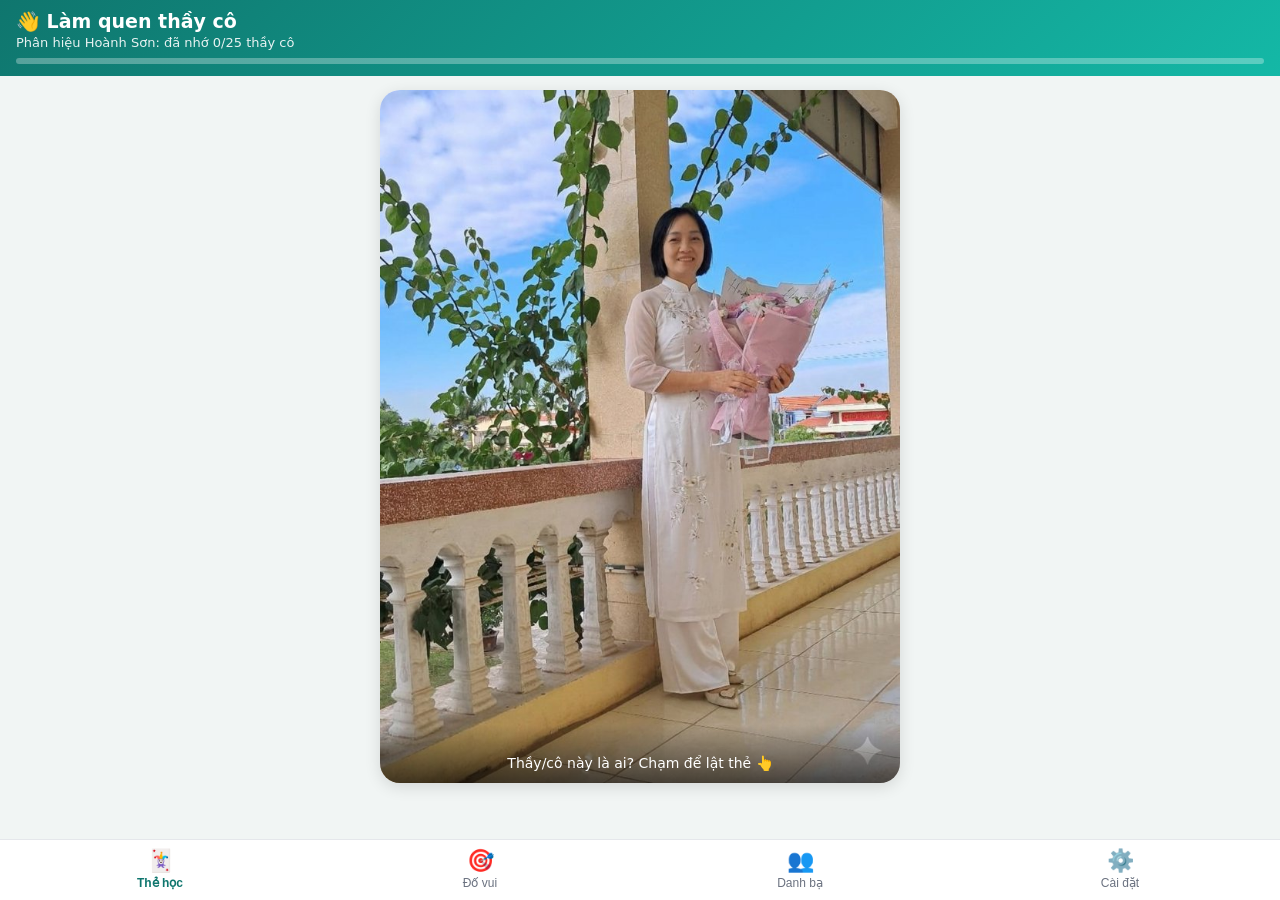
==== lamquen/index.html @ 927bb557 "Lam quen: them 5 ten gay nhieu cho tro Thi dau 5 o" ====
<!DOCTYPE html>
<html lang="vi">
<head>
<meta charset="utf-8">
<meta name="viewport" content="width=device-width, initial-scale=1, viewport-fit=cover">
<meta name="theme-color" content="#0f766e">
<meta name="apple-mobile-web-app-capable" content="yes">
<title>Làm quen thầy cô</title>
<style>
  :root{--c:#0f766e;--c2:#14b8a6;--bg:#f1f5f4;--card:#fff;--tx:#1f2937;--mu:#6b7280;--ok:#16a34a;--no:#dc2626;--r:16px}
  *{box-sizing:border-box;-webkit-tap-highlight-color:transparent}
  html,body{margin:0;height:100%}
  body{font-family:system-ui,-apple-system,"Segoe UI",Roboto,Arial,sans-serif;background:var(--bg);color:var(--tx);display:flex;flex-direction:column}
  header{background:linear-gradient(135deg,var(--c),var(--c2));color:#fff;padding:calc(10px + env(safe-area-inset-top)) 16px 12px}
  header h1{margin:0;font-size:19px}
  header .sub{font-size:13px;opacity:.9;margin-top:2px}
  .bar{height:6px;background:rgba(255,255,255,.3);border-radius:9px;margin-top:8px;overflow:hidden}
  .bar i{display:block;height:100%;background:#fff;width:0;transition:width .4s}
  main{flex:1;overflow-y:auto;padding:14px 14px 90px}
  .view{display:none;max-width:520px;margin:0 auto}
  .view.on{display:block}
  nav{position:fixed;left:0;right:0;bottom:0;display:flex;background:#fff;border-top:1px solid #e5e7eb;padding-bottom:env(safe-area-inset-bottom);z-index:5}
  nav button{flex:1;border:0;background:none;padding:8px 0 10px;font-size:12px;color:var(--mu);display:flex;flex-direction:column;align-items:center;gap:2px}
  nav button b{font-size:22px;font-weight:400}
  nav button.on{color:var(--c);font-weight:600}
  .btn{border:0;border-radius:12px;padding:13px 16px;font-size:16px;font-weight:600;background:var(--c);color:#fff;width:100%}
  .btn.gray{background:#e5e7eb;color:var(--tx)}
  .btn.red{background:#fee2e2;color:var(--no)}
  .row{display:flex;gap:10px}
  .row>*{flex:1}
  .panel{background:var(--card);border-radius:var(--r);padding:14px;margin-bottom:12px;box-shadow:0 1px 3px rgba(0,0,0,.06)}
  .panel h3{margin:0 0 8px;font-size:16px}
  .muted{color:var(--mu);font-size:13px}
  .empty{text-align:center;padding:40px 10px;color:var(--mu)}
  .seg{display:flex;background:#e5e7eb;border-radius:12px;padding:3px;margin-bottom:12px}
  .seg button{flex:1;border:0;background:none;padding:9px 4px;border-radius:10px;font-size:14px;color:var(--mu)}
  .seg button.on{background:#fff;color:var(--c);font-weight:600;box-shadow:0 1px 2px rgba(0,0,0,.1)}
  /* Thẻ lật */
  .flip{perspective:1200px;margin-bottom:14px}
  .flip .in{position:relative;width:100%;aspect-ratio:3/4;transition:transform .5s;transform-style:preserve-3d}
  .flip.show .in{transform:rotateY(180deg)}
  .face{position:absolute;inset:0;backface-visibility:hidden;-webkit-backface-visibility:hidden;border-radius:20px;overflow:hidden;background:#fff;box-shadow:0 4px 16px rgba(0,0,0,.12)}
  .face img{width:100%;height:100%;object-fit:cover;display:block}
  .face .hint{position:absolute;bottom:0;left:0;right:0;padding:30px 12px 12px;background:linear-gradient(transparent,rgba(0,0,0,.6));color:#fff;text-align:center;font-size:14px}
  .back{transform:rotateY(180deg);display:flex;flex-direction:column}
  .back img{height:62%;flex:none}
  .back .info{flex:1;display:flex;flex-direction:column;justify-content:center;align-items:center;padding:10px;text-align:center}
  .back .ten{font-size:24px;font-weight:700;color:var(--c)}
  .tag{display:inline-block;background:#ccfbf1;color:var(--c);border-radius:99px;padding:3px 10px;font-size:13px;margin:6px 3px 0}
  /* Đố */
  .qimg{width:100%;aspect-ratio:1;object-fit:cover;border-radius:20px;display:block;background:#fff;box-shadow:0 4px 16px rgba(0,0,0,.12);margin-bottom:12px}
  .qname{background:#fff;border-radius:20px;padding:22px 12px;text-align:center;font-size:24px;font-weight:700;color:var(--c);margin-bottom:12px;box-shadow:0 4px 16px rgba(0,0,0,.08)}
  .opts{display:grid;gap:10px}
  .opt{border:2px solid #e5e7eb;background:#fff;border-radius:14px;padding:14px;font-size:17px;text-align:left;color:var(--tx)}
  .opts.pics{grid-template-columns:1fr 1fr}
  .opt.pic{padding:0;overflow:hidden;aspect-ratio:1}
  .opt.pic img{width:100%;height:100%;object-fit:cover;display:block}
  .opt.ok{border-color:var(--ok);background:#dcfce7}
  .opt.no{border-color:var(--no);background:#fee2e2}
  .opt.pic.ok{box-shadow:0 0 0 4px var(--ok)} .opt.pic.no{box-shadow:0 0 0 4px var(--no);opacity:.6}
  .score{display:flex;justify-content:space-between;font-size:14px;color:var(--mu);margin-bottom:10px}
  .score b{color:var(--tx)}
  .fb{min-height:26px;text-align:center;font-weight:600;margin:10px 0}
  /* Danh bạ */
  input[type=search],input[type=text],select{width:100%;padding:12px 14px;border:1px solid #d1d5db;border-radius:12px;font-size:16px;background:#fff}
  .grid{display:grid;grid-template-columns:repeat(3,1fr);gap:10px;margin-top:12px}
  .pc{background:#fff;border-radius:14px;overflow:hidden;box-shadow:0 1px 3px rgba(0,0,0,.08);border:0;padding:0;text-align:left}
  .pc img{width:100%;aspect-ratio:1;object-fit:cover;display:block}
  .pc div{padding:6px 7px;font-size:12.5px;line-height:1.3}
  .pc small{color:var(--mu)}
  .pc .dot{float:right;font-size:11px}
  .modal{position:fixed;inset:0;background:rgba(0,0,0,.75);display:none;align-items:center;justify-content:center;z-index:9;padding:20px}
  .modal.on{display:flex}
  .modal .box{background:#fff;border-radius:20px;overflow:hidden;max-width:420px;width:100%}
  .modal img{width:100%;max-height:65vh;object-fit:cover;display:block}
  .modal .info{padding:14px;text-align:center}
  label.f{display:block;font-size:14px;font-weight:600;margin:10px 0 6px}
  .stat{display:grid;grid-template-columns:repeat(3,1fr);gap:8px;text-align:center}
  .stat div{background:#f0fdfa;border-radius:12px;padding:10px 4px}
  .stat b{display:block;font-size:22px;color:var(--c)}
  .stat span{font-size:12px;color:var(--mu)}
  .face img,.qimg,.opt.pic img,.pc img,.modal img{object-position:50% 22%}
  /* Mini game */
  .gstart,.gend{text-align:center}
  .gicon{font-size:68px;display:inline-block;animation:bob 1.6s ease-in-out infinite}
  @keyframes bob{50%{transform:translateY(-8px) rotate(-8deg)}}
  .gstart h2,.gend h2{margin:6px 0;font-size:25px;color:var(--c)}
  .rules{display:flex;gap:8px;justify-content:center;margin:16px 0 10px}
  .rules div{flex:1;background:#fff;border-radius:14px;padding:10px 4px;font-size:13px;box-shadow:0 1px 3px rgba(0,0,0,.08)}
  .rules b{display:block;font-size:22px;color:var(--c)}
  .best{margin:12px 0 0;font-size:16px}
  .btn.big{font-size:21px;padding:17px;margin-top:18px;background:linear-gradient(135deg,#f59e0b,#ef4444);box-shadow:0 6px 0 #b91c1c;animation:pulse 1.4s infinite}
  .btn.big:active{transform:translateY(4px);box-shadow:0 2px 0 #b91c1c;animation:none}
  @keyframes pulse{50%{transform:scale(1.04)}}
  .sound{border:0;background:none;color:var(--mu);margin-top:16px;font-size:14px}
  .count{font-size:120px;font-weight:900;color:var(--c);text-align:center;padding-top:90px;animation:zoom .65s ease-out}
  @keyframes zoom{from{transform:scale(2.4);opacity:0}to{transform:scale(1);opacity:1}}
  .ghead{display:flex;justify-content:space-between;align-items:center;font-size:15px;margin-bottom:6px}
  .gscore{font-size:26px;font-weight:900;color:var(--c);display:inline-block}
  .gscore.pop{animation:pop .45s}
  @keyframes pop{50%{transform:scale(1.5);color:#f59e0b}}
  .combo{color:#ea580c;font-weight:900;min-width:60px;text-align:right;font-size:17px}
  .dots{display:flex;gap:5px;margin-bottom:8px}
  .dots i{flex:1;height:8px;border-radius:9px;background:#d1d5db;transition:background .3s}
  .dots i.cur{background:#93c5fd}.dots i.ok{background:var(--ok)}.dots i.no{background:var(--no)}
  .timer{position:relative;height:12px;background:#e5e7eb;border-radius:9px;overflow:hidden;margin-bottom:10px}
  .timer i{display:block;height:100%;width:100%;background:linear-gradient(90deg,#22c55e,#84cc16);transition:width .1s linear}
  .timer i.warn{background:linear-gradient(90deg,#ef4444,#f97316);animation:blink .4s infinite alternate}
  @keyframes blink{to{opacity:.55}}
  .qlabel{text-align:center;font-weight:700;color:var(--mu);margin-bottom:8px;font-size:16px;min-height:22px}
  .qwrap{animation:slidein .35s ease-out}
  @keyframes slidein{from{transform:translateX(50px);opacity:0}}
  .qwrap.shake{animation:shake .4s}
  @keyframes shake{20%,60%{transform:translateX(-10px)}40%,80%{transform:translateX(10px)}}
  .qwrap .qimg{aspect-ratio:auto;height:min(36vh,300px)}
  .qwrap .opt{transition:transform .1s}
  .qwrap .opt:active{transform:scale(.97)}
  .qwrap .opt:disabled{color:var(--tx);opacity:1}
  .qwrap .opt.pic.no:disabled{opacity:.6}
  .float{position:fixed;left:50%;top:38%;transform:translateX(-50%);font-size:40px;font-weight:900;color:var(--ok);pointer-events:none;animation:floatup 1.1s ease-out forwards;z-index:8;text-shadow:0 2px 8px rgba(0,0,0,.25);white-space:nowrap}
  .float small{display:block;font-size:20px;color:#ea580c;text-align:center}
  @keyframes floatup{from{transform:translate(-50%,10px) scale(.6)}30%{transform:translate(-50%,0) scale(1.15)}to{transform:translate(-50%,-90px);opacity:0}}
  .stars span{font-size:56px;color:#d1d5db;display:inline-block;margin:0 2px}
  .stars span.on{color:#f59e0b;animation:starin .55s backwards;text-shadow:0 2px 8px rgba(245,158,11,.5)}
  @keyframes starin{from{transform:scale(0) rotate(-200deg)}}
  .big-score{font-size:60px;font-weight:900;color:var(--c);line-height:1;margin-top:6px}
  .rec{display:inline-block;margin-top:10px;background:#fef3c7;color:#b45309;padding:6px 16px;border-radius:99px;font-weight:800;animation:pulse 1s infinite}
  .wlist{display:grid;grid-template-columns:repeat(3,1fr);gap:8px}
  .wlist div{text-align:center;font-size:12.5px}
  .wlist img{width:100%;aspect-ratio:1;object-fit:cover;object-position:50% 22%;border-radius:10px;display:block;margin-bottom:3px}
  #confetti{position:fixed;inset:0;pointer-events:none;z-index:20}
  /* Chọn trò chơi */
  .hub{display:grid;gap:12px;margin-top:14px}
  .gcard{background:#fff;border-radius:18px;padding:16px;box-shadow:0 2px 8px rgba(0,0,0,.08);display:flex;gap:14px;align-items:center;text-align:left;border:0;width:100%;color:var(--tx);transition:transform .1s}
  .gcard:active{transform:scale(.97)}
  .gcard .ic{font-size:46px;flex:none}
  .gcard h3{margin:0 0 4px;font-size:18px;color:var(--c)}
  .gcard p{margin:0;font-size:13px;color:var(--mu);line-height:1.4}
  .gcard .rc{display:block;margin-top:4px;font-size:12.5px;color:#b45309}
  .gcard .go{margin-left:auto;font-size:28px;color:#f59e0b;flex:none}
  .mini{border:0;background:#e5e7eb;border-radius:99px;padding:6px 12px;font-size:13px;color:var(--tx)}
  /* Ghép thẻ */
  .mgrid{display:grid;grid-template-columns:repeat(4,1fr);gap:7px;perspective:1000px;max-width:min(100%,calc((100vh - 275px) * .6 + 21px));margin:0 auto}
  .mc{aspect-ratio:3/4;cursor:pointer;transition:opacity .45s,transform .45s}
  .mc .in{position:relative;width:100%;height:100%;transition:transform .4s;transform-style:preserve-3d}
  .mc.up .in,.mc.match .in,.mc.bad .in,.mc.gone .in{transform:rotateY(180deg)}
  .mback,.mfront{position:absolute;inset:0;border-radius:10px;backface-visibility:hidden;-webkit-backface-visibility:hidden;overflow:hidden;display:flex;align-items:center;justify-content:center}
  .mback{background:linear-gradient(135deg,var(--c),var(--c2));color:rgba(255,255,255,.9);font-size:28px;font-weight:900;border:3px solid #fff;box-shadow:0 2px 5px rgba(0,0,0,.18)}
  .mfront{transform:rotateY(180deg);background:#fff;border:3px solid #e5e7eb}
  .mfront img{width:100%;height:100%;object-fit:cover;object-position:50% 22%}
  .mfront.ten{background:#fffbeb;border-color:#fcd34d;padding:4px;text-align:center;font-size:12.5px;font-weight:700;line-height:1.25;color:#92400e}
  .mc.match .mfront{border-color:var(--ok);box-shadow:inset 0 0 0 2px var(--ok)}
  .mc.bad .mfront{border-color:var(--no)}
  .mc.bad{animation:shake .4s}
  .mc.gone{opacity:0;transform:scale(.3) rotate(20deg);pointer-events:none}
  /* Thi đấu nhiều máy (5 ô) */
  #live{display:none;position:fixed;inset:0;z-index:30;background:linear-gradient(160deg,#0f766e,#134e4a);color:#fff;overflow-y:auto}
  body.live #live{display:block}
  .lv{max-width:1280px;margin:0 auto;padding:16px 20px 30px}
  .lvtop{display:flex;align-items:center;gap:12px;flex-wrap:wrap}
  .lvtop h2{margin:0;font-size:22px;flex:1;min-width:180px}
  .code{background:#fff;color:var(--c);border-radius:12px;padding:4px 14px;font-weight:900;font-size:26px;letter-spacing:4px}
  .lvbtn{border:0;border-radius:14px;padding:13px 22px;font-size:18px;font-weight:800;background:#f59e0b;color:#fff;box-shadow:0 5px 0 #b45309;cursor:pointer}
  .lvbtn:active{transform:translateY(3px);box-shadow:0 2px 0 #b45309}
  .lvbtn:disabled{opacity:.5}
  .lvbtn.gray{background:rgba(255,255,255,.18);box-shadow:none;font-size:15px;padding:9px 14px}
  .lobby{display:grid;grid-template-columns:auto 1fr;gap:30px;align-items:center;margin-top:24px}
  .qr{background:#fff;border-radius:16px;padding:10px;width:300px}
  .qr svg{display:block;width:100%;height:auto}
  .qr.mini{width:96px;padding:5px;border-radius:10px;flex:none}
  .late{display:flex;align-items:center;gap:8px;font-size:13px;opacity:.95}
  .big{font-size:30px;font-weight:900;margin-bottom:6px}
  .link{word-break:break-all;font-size:14px;opacity:.85}
  .warn{background:#fef3c7;color:#92400e;border-radius:12px;padding:10px 12px;margin-top:10px;font-size:14px}
  .chips{display:flex;flex-wrap:wrap;gap:7px;margin-top:12px}
  .chip{background:rgba(255,255,255,.18);border-radius:99px;padding:5px 13px;font-size:16px}
  .chip.ok{background:#16a34a}
  .lvsub{font-size:22px;font-weight:700;margin:16px 0 8px;text-align:center}
  .lvtimer{height:14px;background:rgba(255,255,255,.2);border-radius:9px;overflow:hidden}
  .lvtimer i{display:block;height:100%;width:100%;background:#fbbf24;transition:width 1s linear}
  .boxes{display:grid;grid-template-columns:repeat(5,1fr);gap:16px;margin:18px 0}
  .bx{background:#fff;border-radius:18px;overflow:hidden;color:var(--tx);position:relative;animation:popin .45s backwards;box-shadow:0 6px 18px rgba(0,0,0,.25)}
  @keyframes popin{from{transform:scale(.3);opacity:0}}
  .bx img{width:100%;aspect-ratio:3/4;object-fit:cover;object-position:50% 22%;display:block}
  .bx .no{position:absolute;top:8px;left:8px;background:#f59e0b;color:#fff;font-weight:900;font-size:26px;width:48px;height:48px;border-radius:50%;display:flex;align-items:center;justify-content:center;box-shadow:0 2px 6px rgba(0,0,0,.35)}
  .bx .nm{padding:10px 6px;text-align:center;font-weight:800;font-size:clamp(14px,1.6vw,20px);color:var(--c);min-height:24px}
  .bx .nm.hid{color:#cbd5e1;font-size:26px}
  .bx .pct{display:block;font-size:13px;color:var(--mu);font-weight:600;margin-top:2px}
  .lvrow{display:flex;gap:16px;align-items:center;flex-wrap:wrap;font-size:20px}
  .lvrow .chips{flex:1;margin:0}
  .board{background:rgba(255,255,255,.1);border-radius:18px;padding:10px;margin:14px 0}
  .board .r{display:flex;align-items:center;gap:12px;padding:9px 12px;border-radius:10px;font-size:20px}
  .board .r:nth-child(odd){background:rgba(255,255,255,.07)}
  .board .rk{width:40px;font-weight:900;text-align:center}
  .board .pn{flex:1;font-weight:600}
  .board .pp{color:#86efac;font-size:16px}
  .board .pt{font-weight:900;min-width:70px;text-align:right;color:#fde68a}
  .podium{display:flex;justify-content:center;align-items:flex-end;gap:14px;margin:30px 0 10px}
  .pd{text-align:center;width:min(30%,220px);animation:popin .6s backwards}
  .pd .pm{font-size:54px}
  .pd .pn{font-weight:800;font-size:20px;margin:4px 0}
  .pd .pt{color:#fde68a;font-weight:900;font-size:22px}
  .pd .bar{background:rgba(255,255,255,.2);border-radius:12px 12px 0 0;margin-top:8px}
  .pd.p1 .bar{height:170px;background:#f59e0b}.pd.p2 .bar{height:120px;background:#94a3b8}.pd.p3 .bar{height:85px;background:#b45309}
  .pd.p1{animation-delay:.6s}.pd.p2{animation-delay:.3s}
  @media(max-width:760px){.boxes{grid-template-columns:repeat(3,1fr)}.lobby{grid-template-columns:1fr;justify-items:center;text-align:center}.qr{width:240px}}
  /* Người chơi trên điện thoại */
  .pl{max-width:480px;margin:0 auto;padding:16px 14px 30px}
  .pcard{background:#fff;color:var(--tx);border-radius:18px;padding:16px;margin-bottom:12px;box-shadow:0 4px 14px rgba(0,0,0,.15)}
  .pcard h3{margin:0 0 6px;color:var(--c)}
  .slots{display:grid;gap:8px}
  .slot{display:flex;align-items:center;gap:10px;border:2px dashed #cbd5e1;border-radius:12px;padding:8px 10px;min-height:52px;font-size:16px;background:#f8fafc;color:var(--mu);width:100%;text-align:left}
  .slot b{background:#f59e0b;color:#fff;border-radius:50%;width:32px;height:32px;display:flex;align-items:center;justify-content:center;flex:none;font-size:17px}
  .slot.fill{border-style:solid;border-color:#99f6e4;color:var(--tx);font-weight:700;background:#fff}
  .slot.sel{border-color:var(--c);border-style:solid;box-shadow:0 0 0 3px #99f6e4}
  .slot.ok{border-color:var(--ok);background:#dcfce7}.slot.no{border-color:var(--no);background:#fee2e2}
  .slot small{display:block;font-weight:600;color:var(--ok)}
  .nchips{display:flex;flex-wrap:wrap;gap:8px;margin:12px 0}
  .nchip{border:2px solid var(--c);background:#fff;color:var(--c);border-radius:99px;padding:9px 14px;font-size:15px;font-weight:700}
  .nchip.used{opacity:.3}
  .pbig{font-size:46px;font-weight:900;color:var(--c);text-align:center;line-height:1.1}
  .mmsg{text-align:center;font-weight:700;min-height:24px;margin:2px 0 8px;font-size:15px}
  #toast{position:fixed;left:50%;bottom:90px;transform:translateX(-50%);background:#111827;color:#fff;padding:10px 16px;border-radius:99px;font-size:14px;opacity:0;transition:opacity .3s;pointer-events:none;z-index:10;max-width:90%;text-align:center}
  #toast.on{opacity:1}
</style>
</head>
<body>
<header>
  <h1>👋 Làm quen thầy cô</h1>
  <div class="sub" id="sub">Đang tải…</div>
  <div class="bar"><i id="bar"></i></div>
</header>

<main>
  <!-- THẺ LẬT -->
  <section class="view on" id="v-hoc">
    <div id="hocBox"></div>
  </section>

  <!-- ĐỐ VUI -->
  <section class="view" id="v-do">
    <div id="doBox"></div>
  </section>

  <!-- DANH BẠ -->
  <section class="view" id="v-db">
    <input type="search" id="q" placeholder="🔍 Tìm theo tên, môn dạy…">
    <div class="grid" id="grid"></div>
  </section>

  <!-- CÀI ĐẶT -->
  <section class="view" id="v-cd">
    <div class="panel">
      <h3>📊 Tiến độ của tôi</h3>
      <div class="stat" id="stat"></div>
    </div>
    <div class="panel">
      <h3>🏫 Học nhận mặt phân hiệu</h3>
      <select id="selPH"></select>
    </div>
    <div class="panel">
      <h3>📷 Nhập ảnh thầy cô (dành cho người quản lý)</h3>
      <div class="muted">Đặt tên tệp ảnh theo mẫu <b>Họ tên - Môn dạy.jpg</b>, ví dụ <i>Nguyễn Thị Hoa - Ngữ văn.jpg</i>. Có thể chọn cùng lúc nhiều ảnh.</div>
      <label class="f">Các ảnh này thuộc phân hiệu</label>
      <input type="text" id="impPH" list="dsPH" value="Hoành Sơn">
      <datalist id="dsPH"><option value="Hoành Sơn"><option value="Giao Tiến"></datalist>
      <label class="f">Chọn ảnh</label>
      <input type="file" id="impFile" accept="image/*" multiple>
      <div class="muted" id="impMsg" style="margin-top:8px"></div>
      <div class="row" style="margin-top:10px">
        <button class="btn" id="btnExport">⬇️ Xuất danhsach.js</button>
      </div>
      <div class="muted" style="margin-top:8px">Ảnh nhập ở đây chỉ lưu trên máy này. Bấm <b>Xuất danhsach.js</b> rồi tải tệp đó lên cùng thư mục với trang web để mọi thầy cô đều thấy.</div>
    </div>
    <div class="panel">
      <div class="row">
        <button class="btn gray" id="btnReset">↺ Học lại từ đầu</button>
        <button class="btn red" id="btnClear">🗑 Xoá ảnh đã nhập</button>
      </div>
    </div>
  </section>
</main>

<nav>
  <button data-v="v-hoc" class="on"><b>🃏</b>Thẻ học</button>
  <button data-v="v-do"><b>🎯</b>Đố vui</button>
  <button data-v="v-db"><b>👥</b>Danh bạ</button>
  <button data-v="v-cd"><b>⚙️</b>Cài đặt</button>
</nav>

<div class="modal" id="modal"><div class="box" id="mBox"></div></div>
<div id="toast"></div>
<div id="live"></div>

<script src="danhsach.js"></script>
<script>
"use strict";
const $ = s => document.querySelector(s);
const LS = {
  get(k, d) { try { const v = JSON.parse(localStorage.getItem(k)); return v == null ? d : v; } catch { return d; } },
  set(k, v) { try { localStorage.setItem(k, JSON.stringify(v)); } catch {} }
};
const esc = s => String(s == null ? '' : s).replace(/[&<>"']/g, c => ({'&':'&amp;','<':'&lt;','>':'&gt;','"':'&quot;',"'":'&#39;'}[c]));
const slug = s => String(s).normalize('NFD').replace(/[̀-ͯ]/g, '').replace(/đ/g, 'd').replace(/Đ/g, 'D')
  .toLowerCase().replace(/[^a-z0-9]+/g, '-').replace(/^-|-$/g, '');
const shuffle = a => { for (let i = a.length - 1; i > 0; i--) { const j = Math.random() * (i + 1) | 0; [a[i], a[j]] = [a[j], a[i]]; } return a; };
function toast(t) { const el = $('#toast'); el.textContent = t; el.classList.add('on'); clearTimeout(toast.t); toast.t = setTimeout(() => el.classList.remove('on'), 2200); }

/* ---------- Ảnh đại diện thay thế (khi chưa có ảnh) ---------- */
function avatar(name) {
  const w = String(name).trim().split(/\s+/);
  const ini = ((w.length > 1 ? w[w.length - 2][0] : '') + (w[w.length - 1] || '?')[0]).toUpperCase();
  let h = 0; for (const ch of String(name)) h = (h * 31 + ch.charCodeAt(0)) % 360;
  const svg = `<svg xmlns="http://www.w3.org/2000/svg" viewBox="0 0 300 300"><rect width="300" height="300" fill="hsl(${h},55%,55%)"/>` +
    `<text x="150" y="190" font-family="Arial" font-size="120" font-weight="bold" fill="#fff" text-anchor="middle">${esc(ini)}</text></svg>`;
  return 'data:image/svg+xml;charset=utf-8,' + encodeURIComponent(svg);
}
const img = (p, cls = '') => `<img ${cls ? `class="${cls}"` : ''} src="${esc(p.anh || avatar(p.ten))}" data-name="${esc(p.ten)}" alt="">`;
document.addEventListener('error', e => {
  const t = e.target;
  if (t.tagName === 'IMG' && t.dataset.name && !t.dataset.fb) { t.dataset.fb = 1; t.src = avatar(t.dataset.name); }
}, true);

/* ---------- Lưu ảnh nhập trên máy (IndexedDB) ---------- */
const DB = {
  open() { return new Promise((res, rej) => { const r = indexedDB.open('nhandien-thayco', 1);
    r.onupgradeneeded = () => r.result.createObjectStore('nguoi', { keyPath: 'id' });
    r.onsuccess = () => res(r.result); r.onerror = () => rej(r.error); }); },
  async all() { const db = await this.open(); return new Promise((res, rej) => {
    const q = db.transaction('nguoi').objectStore('nguoi').getAll(); q.onsuccess = () => res(q.result); q.onerror = () => rej(q.error); }); },
  async put(list) { const db = await this.open(); return new Promise((res, rej) => {
    const tx = db.transaction('nguoi', 'readwrite'); const st = tx.objectStore('nguoi'); list.forEach(p => st.put(p));
    tx.oncomplete = res; tx.onerror = () => rej(tx.error); }); },
  async clear() { const db = await this.open(); return new Promise((res, rej) => {
    const tx = db.transaction('nguoi', 'readwrite'); tx.objectStore('nguoi').clear(); tx.oncomplete = res; tx.onerror = () => rej(tx.error); }); }
};

/* ---------- Dữ liệu & tiến độ ---------- */
let people = [];
let settings = LS.get('nd_settings', { ph: 'Hoành Sơn' });
let progress = LS.get('nd_progress', {});          // id -> {box:0..5, ok, sai}
const BOX_MAX = 5, THUOC = 3;                       // hộp >= 3 coi là "đã nhớ"
const WEIGHT = [10, 6, 3, 1.5, 0.7, 0.3];

function norm(p) {
  const ten = String(p.ten || '').trim(), ph = String(p.phanHieu || '').trim();
  return { id: p.id || slug(ph + '-' + ten), ten, phanHieu: ph, mon: String(p.mon || '').trim(), ghiChu: String(p.ghiChu || '').trim(), anh: p.anh || '', local: !!p.local };
}
async function loadPeople() {
  const map = new Map();
  (window.DANH_SACH || []).map(norm).filter(p => p.ten).forEach(p => map.set(p.id, p));
  try { (await DB.all()).map(norm).forEach(p => map.set(p.id, p)); } catch (e) { console.warn('IndexedDB', e); }
  people = [...map.values()].sort((a, b) => a.ten.split(' ').pop().localeCompare(b.ten.split(' ').pop(), 'vi') || a.ten.localeCompare(b.ten, 'vi'));
}
const branches = () => [...new Set(people.map(p => p.phanHieu).filter(Boolean))];
const pool = () => settings.ph === 'Tất cả' ? people : people.filter(p => p.phanHieu === settings.ph);
const box = id => (progress[id] && progress[id].box) || 0;
function mark(p, ok) {
  const r = progress[p.id] || { box: 0, ok: 0, sai: 0 };
  if (ok) { r.box = Math.min(BOX_MAX, r.box + 1); r.ok++; } else { r.box = 0; r.sai++; }
  progress[p.id] = r; LS.set('nd_progress', progress); updateHeader();
}
let lastIds = [];
function pickNext(list) {
  if (!list.length) return null;
  let cand = list.filter(p => !lastIds.includes(p.id));
  if (!cand.length) cand = list;
  const w = cand.map(p => WEIGHT[box(p.id)]);
  let r = Math.random() * w.reduce((a, b) => a + b, 0);
  let pick = cand[cand.length - 1];
  for (let i = 0; i < cand.length; i++) { r -= w[i]; if (r <= 0) { pick = cand[i]; break; } }
  lastIds = [pick.id, ...lastIds].slice(0, Math.min(3, Math.max(0, list.length - 1)));
  return pick;
}
function updateHeader() {
  const L = pool(), n = L.filter(p => box(p.id) >= THUOC).length;
  $('#sub').textContent = L.length ? `Phân hiệu ${settings.ph === 'Tất cả' ? 'tất cả' : settings.ph}: đã nhớ ${n}/${L.length} thầy cô` : 'Chưa có dữ liệu thầy cô';
  $('#bar').style.width = L.length ? (n / L.length * 100) + '%' : '0';
}

/* ---------- Điều hướng ---------- */
document.querySelectorAll('nav button').forEach(b => b.onclick = () => show(b.dataset.v));
function show(v) {
  document.querySelectorAll('nav button').forEach(b => b.classList.toggle('on', b.dataset.v === v));
  document.querySelectorAll('.view').forEach(s => s.classList.toggle('on', s.id === v));
  ({ 'v-hoc': renderHoc, 'v-do': renderDo, 'v-db': renderDB, 'v-cd': renderCD })[v]();
  $('main').scrollTop = 0;
}
const emptyMsg = () => `<div class="empty">Chưa có thầy cô nào ở phân hiệu này.<br>Vào <b>⚙️ Cài đặt</b> để chọn phân hiệu khác hoặc nhập ảnh.</div>`;

/* ---------- Thẻ học ---------- */
let curHoc = null;
function renderHoc(next) {
  const L = pool();
  if (!L.length) { $('#hocBox').innerHTML = emptyMsg(); return; }
  if (next || !curHoc || !L.includes(curHoc)) curHoc = pickNext(L);
  const p = curHoc;
  $('#hocBox').innerHTML = `
    <div class="flip" id="flip"><div class="in">
      <div class="face">${img(p)}<div class="hint">Thầy/cô này là ai? Chạm để lật thẻ 👆</div></div>
      <div class="face back">${img(p)}<div class="info"><div class="ten">${esc(p.ten)}</div>
        <div>${p.mon ? `<span class="tag">📘 ${esc(p.mon)}</span>` : ''}<span class="tag">🏫 ${esc(p.phanHieu)}</span></div>
        ${p.ghiChu ? `<div class="muted" style="margin-top:6px">${esc(p.ghiChu)}</div>` : ''}</div></div>
    </div></div>
    <div class="row" id="hocBtns" style="visibility:hidden">
      <button class="btn gray" id="bNo">😕 Chưa nhớ</button>
      <button class="btn" id="bOk">😊 Đã nhớ</button>
    </div>`;
  $('#flip').onclick = () => { $('#flip').classList.toggle('show'); $('#hocBtns').style.visibility = 'visible'; };
  $('#bNo').onclick = () => { mark(p, false); renderHoc(true); };
  $('#bOk').onclick = () => { mark(p, true); renderHoc(true); };
}

/* ---------- Đố vui: mini game 10 câu ---------- */
const GAME_N = 10, GAME_T = 15;                     // số câu, số giây mỗi câu
let game = null, sound = LS.get('nd_sound', true), actx = null;
const bestKey = () => 'nd_best_' + slug(settings.ph);

function beep(kind) {
  if (!sound) return;
  try {
    actx = actx || new (window.AudioContext || window.webkitAudioContext)();
    if (actx.state === 'suspended') actx.resume();
    const seq = { ok: [[660, .08], [880, .08], [1320, .16]], no: [[320, .16], [200, .3]], tick: [[1100, .05]],
      go: [[523, .1], [784, .22]], win: [[523, .13], [659, .13], [784, .13], [1047, .35]] }[kind];
    let t = actx.currentTime;
    seq.forEach(([f, d]) => {
      const o = actx.createOscillator(), g = actx.createGain();
      o.type = kind === 'no' ? 'sawtooth' : 'triangle'; o.frequency.value = f;
      g.gain.setValueAtTime(.2, t); g.gain.exponentialRampToValueAtTime(.001, t + d);
      o.connect(g); g.connect(actx.destination); o.start(t); o.stop(t + d); t += d * .9;
    });
  } catch {}
}
function weightedPick(cand) {
  const w = cand.map(p => WEIGHT[box(p.id)]);
  let r = Math.random() * w.reduce((a, b) => a + b, 0);
  for (let i = 0; i < cand.length; i++) { r -= w[i]; if (r <= 0) return cand[i]; }
  return cand[cand.length - 1];
}
function buildGame() {
  const L = pool(), used = new Set(), qs = [];
  const types = shuffle([...Array(GAME_N)].map((_, k) => k % 2 ? 'ten' : 'anh'));   // nửa nhìn ảnh, nửa tìm ảnh
  for (let k = 0; k < GAME_N; k++) {
    let cand = L.filter(p => !used.has(p.id)); if (!cand.length) { used.clear(); cand = L; }
    const p = weightedPick(cand); used.add(p.id);
    qs.push({ p, type: types[k], opts: shuffle([p, ...shuffle(L.filter(x => x.id !== p.id)).slice(0, 3)]) });
  }
  return { qs, i: 0, score: 0, streak: 0, best: 0, correct: 0, res: [], phase: 'start', tLeft: GAME_T, answered: false };
}
function renderDo() {
  const L = pool();
  if (L.length < 4) { $('#doBox').innerHTML = L.length ? '<div class="empty">Cần ít nhất 4 thầy cô để chơi.</div>' : emptyMsg(); return; }
  if (match) { if (match.done) drawMatchEnd(false); else drawMatch(); return; }
  if (!game) drawHub();
  else if (game.phase === 'start') drawStart();
  else if (game.phase === 'play') drawQ();
  else if (game.phase === 'end') drawEnd(false);
}
function drawHub() {
  game = null; match = null;
  const bq = LS.get(bestKey(), 0), bm = LS.get(matchKey(), null);
  $('#doBox').innerHTML = `<div class="gstart"><div class="gicon">🎮</div><h2>Chọn trò chơi</h2>
    <div class="muted">Thầy cô phân hiệu <b>${esc(settings.ph)}</b></div></div>
    <div class="hub">
      <button class="gcard" id="hQuiz"><span class="ic">🎯</span><span><h3>Thử thách nhận mặt</h3>
        <p>10 câu hỏi, 15 giây mỗi câu. Trả lời nhanh để ăn điểm, đúng liên tiếp để nhân combo.</p>
        ${bq ? `<span class="rc">🏆 Kỷ lục: ${bq} điểm</span>` : ''}</span><span class="go">▶</span></button>
      <button class="gcard" id="hMatch"><span class="ic">🃏</span><span><h3>Ghép thẻ</h3>
        <p>20 lá bài úp: 10 lá ảnh, 10 lá tên. Mỗi lượt lật 2 lá, ghép đúng ảnh với tên để loại khỏi bàn.</p>
        ${bm ? `<span class="rc">🏆 Kỷ lục: ${bm.moves} lượt · ${fmtTime(bm.sec)}</span>` : ''}</span><span class="go">▶</span></button>
      <button class="gcard" id="hLive"><span class="ic">📺</span><span><h3>Thi đấu nhiều máy (5 ô)</h3>
        <p>Màn hình chính chiếu 5 ảnh. Mọi người quét mã QR bằng điện thoại, chọn tên cho từng ô. Kết quả và bảng xếp hạng hiện trên màn hình chính.</p></span><span class="go">▶</span></button>
    </div>
    <div style="text-align:center"><button class="sound" id="gSnd">${sound ? '🔊 Âm thanh: Bật' : '🔇 Âm thanh: Tắt'}</button></div>`;
  $('#hQuiz').onclick = drawStart;
  $('#hMatch').onclick = startMatch;
  $('#hLive').onclick = openHost;
  $('#gSnd').onclick = () => { sound = !sound; LS.set('nd_sound', sound); drawHub(); };
}
function drawStart() {
  game = null;
  const best = LS.get(bestKey(), 0);
  $('#doBox').innerHTML = `<button class="mini" id="gBack">‹ Chọn trò khác</button><div class="gstart">
    <div class="gicon">🎯</div><h2>Thử thách nhận mặt</h2>
    <div class="muted">Thầy cô phân hiệu <b>${esc(settings.ph)}</b></div>
    <div class="rules"><div><b>10</b>câu hỏi</div><div><b>15s</b>mỗi câu</div><div><b>🔥x2</b>combo</div></div>
    <div class="muted">Trả lời càng nhanh càng nhiều điểm.<br>Đúng 3 câu liên tiếp được <b>x1,5</b>, 5 câu liên tiếp được <b>x2</b>!</div>
    ${best ? `<div class="best">🏆 Kỷ lục của bạn: <b>${best}</b> điểm</div>` : ''}
    <button class="btn big" id="gGo">▶ BẮT ĐẦU</button>
    <button class="sound" id="gSnd">${sound ? '🔊 Âm thanh: Bật' : '🔇 Âm thanh: Tắt'}</button></div>`;
  $('#gGo').onclick = startGame;
  $('#gBack').onclick = drawHub;
  $('#gSnd').onclick = () => { sound = !sound; LS.set('nd_sound', sound); drawStart(); };
}
function startGame() {
  const g = game = buildGame(); g.phase = 'count';
  let n = 3;
  const draw = () => { $('#doBox').innerHTML = `<div class="count">${n || 'GO!'}</div>`; beep(n ? 'tick' : 'go'); };
  draw();
  const iv = setInterval(() => {
    if (game !== g) return clearInterval(iv);
    n--;
    if (n < 0) { clearInterval(iv); g.phase = 'play'; startQ(); } else draw();
  }, 750);
}
function startQ() {
  const g = game; g.tLeft = GAME_T; g.answered = false; g.chosen = null; drawQ();
  clearInterval(g.iv);
  g.iv = setInterval(() => {
    if (game !== g || g.answered || g.phase !== 'play') return clearInterval(g.iv);
    if (document.hidden || !$('#v-do').classList.contains('on')) return;     // tạm dừng khi rời màn hình
    const before = Math.ceil(g.tLeft);
    g.tLeft = Math.max(0, Math.round((g.tLeft - 0.1) * 10) / 10);
    updTimer();
    if (g.tLeft <= 5 && g.tLeft > 0 && Math.ceil(g.tLeft) < before) beep('tick');
    if (g.tLeft <= 0) answer(-1);
  }, 100);
}
function updTimer() {
  const b = $('#tBar'); if (!b || !game) return;
  b.style.width = (game.tLeft / GAME_T * 100) + '%';
  b.classList.toggle('warn', game.tLeft <= 5);
}
function drawQ() {
  const g = game, q = g.qs[g.i];
  const dots = g.qs.map((_, k) => `<i class="${k < g.res.length ? (g.res[k].ok ? 'ok' : 'no') : k === g.i ? 'cur' : ''}"></i>`).join('');
  const head = q.type === 'anh'
    ? `<div class="qlabel" id="fb">📷 Đây là thầy/cô nào?</div>${img(q.p, 'qimg')}`
    : `<div class="qlabel" id="fb">🔍 Tìm ảnh của</div><div class="qname">${esc(q.p.ten)}</div>`;
  const os = q.opts.map((o, i) => q.type === 'anh'
    ? `<button class="opt" data-i="${i}">${esc(o.ten)}</button>`
    : `<button class="opt pic" data-i="${i}">${img(o)}</button>`).join('');
  $('#doBox').innerHTML = `
    <div class="ghead"><span>Câu <b>${g.i + 1}</b>/${GAME_N}</span><span class="gscore" id="gScore">${g.score}</span><span class="combo" id="gCombo">${g.streak >= 2 ? '🔥x' + g.streak : ''}</span></div>
    <div class="dots" id="gDots">${dots}</div>
    <div class="timer"><i id="tBar"></i></div>
    <div class="qwrap" id="qwrap">${head}<div class="opts ${q.type === 'ten' ? 'pics' : ''}">${os}</div></div>`;
  document.querySelectorAll('#qwrap .opt').forEach(b => b.onclick = () => answer(+b.dataset.i));
  updTimer();
  if (g.answered) paintAnswer(0, true);
}
function answer(i) {
  const g = game; if (!g || g.phase !== 'play' || g.answered) return;
  g.answered = true; clearInterval(g.iv); g.chosen = i;
  const q = g.qs[g.i], ok = i >= 0 && q.opts[i].id === q.p.id;
  let pts = 0, mul = 1;
  if (ok) {
    g.streak++; g.best = Math.max(g.best, g.streak); g.correct++;
    mul = g.streak >= 5 ? 2 : g.streak >= 3 ? 1.5 : 1;
    pts = Math.round((100 + Math.ceil(g.tLeft) * 10) * mul);
    g.score += pts; beep('ok');
  } else {
    g.streak = 0; beep('no');
    if (navigator.vibrate) try { navigator.vibrate(200); } catch {}
  }
  g.res.push({ p: q.p, ok, pts, timeout: i < 0 });
  mark(q.p, ok);
  paintAnswer(pts, false, mul);
  setTimeout(() => {
    if (game !== g) return;
    g.i++;
    if (g.i >= GAME_N) endGame(); else startQ();
  }, ok ? 1400 : 2400);
}
function paintAnswer(pts, redraw, mul = 1) {
  const g = game, q = g.qs[g.i], r = g.res[g.i], ok = r && r.ok;
  document.querySelectorAll('#qwrap .opt').forEach((b, k) => {
    b.disabled = true;
    if (q.opts[k].id === q.p.id) b.classList.add('ok'); else if (k === g.chosen) b.classList.add('no');
  });
  const dot = document.querySelectorAll('#gDots i')[g.i]; if (dot) dot.className = ok ? 'ok' : 'no';
  const praise = ['Chính xác!', 'Tuyệt vời!', 'Xuất sắc!', 'Quá đỉnh!', 'Giỏi quá!'];
  $('#fb').innerHTML = ok ? `<span style="color:var(--ok)">🎉 ${praise[Math.random() * praise.length | 0]}</span>`
    : `<span style="color:var(--no)">${r && r.timeout ? '⏰ Hết giờ!' : '❌ Chưa đúng!'} Đây là <b>${esc(q.p.ten)}</b></span>`;
  if (redraw) return;
  const sc = $('#gScore'); sc.textContent = g.score; sc.classList.remove('pop'); void sc.offsetWidth; if (ok) sc.classList.add('pop');
  $('#gCombo').textContent = g.streak >= 2 ? '🔥x' + g.streak : '';
  if (ok) {
    const f = document.createElement('div'); f.className = 'float';
    f.innerHTML = `+${pts}${mul > 1 ? `<small>🔥 COMBO x${mul.toString().replace('.', ',')}</small>` : ''}`;
    document.body.appendChild(f); setTimeout(() => f.remove(), 1200);
  } else {
    $('#qwrap').classList.add('shake');
  }
}
function endGame() {
  const g = game, old = LS.get(bestKey(), 0);
  g.phase = 'end'; g.old = old; g.rec = g.score > old;
  if (g.rec) LS.set(bestKey(), g.score);
  beep('win'); drawEnd(true);
}
function drawEnd(anim) {
  const g = game, c = g.correct, stars = c >= 9 ? 3 : c >= 6 ? 2 : c >= 3 ? 1 : 0;
  const rank = c === GAME_N ? '🏆 Bậc thầy nhận mặt!' : c >= 8 ? '🌟 Xuất sắc!' : c >= 6 ? '👍 Khá lắm!' : c >= 3 ? '💪 Cố lên nhé!' : '📚 Cần học thêm';
  const seen = new Set(), wrong = g.res.filter(r => !r.ok && !seen.has(r.p.id) && seen.add(r.p.id));
  $('#doBox').innerHTML = `<div class="gend">
    <div class="stars">${[1, 2, 3].map(k => `<span class="${k <= stars ? 'on' : ''}" style="animation-delay:${k * .25}s">★</span>`).join('')}</div>
    <h2>${rank}</h2>
    <div class="big-score" id="endScore">${anim ? 0 : g.score}</div><div class="muted">điểm</div>
    ${g.rec ? '<div class="rec">🎉 KỶ LỤC MỚI!</div>' : `<div class="muted" style="margin-top:6px">🏆 Kỷ lục: ${g.old} điểm</div>`}
    <div class="stat" style="margin:16px 0"><div><b>${c}/${GAME_N}</b><span>Câu đúng</span></div><div><b>🔥${g.best}</b><span>Chuỗi dài nhất</span></div><div><b>${Math.round(c / GAME_N * 100)}%</b><span>Chính xác</span></div></div>
    ${wrong.length ? `<div class="panel" style="text-align:left"><h3>📝 Cần nhớ thêm (${wrong.length})</h3><div class="wlist">${wrong.map(r => `<div>${img(r.p)}<span>${esc(r.p.ten)}</span></div>`).join('')}</div></div>` : ''}
    <div class="row"><button class="btn gray" id="gHome">🏠 Về đầu</button><button class="btn" id="gAgain">🔄 Chơi lại</button></div></div>`;
  $('#gHome').onclick = drawHub;
  $('#gAgain').onclick = startGame;
  if (anim) {
    const el = $('#endScore'), t0 = performance.now(), dur = 1200;
    const step = t => { const k = Math.min(1, (t - t0) / dur); el.textContent = Math.round(g.score * (1 - Math.pow(1 - k, 3))); if (k < 1) requestAnimationFrame(step); };
    requestAnimationFrame(step);
    setTimeout(() => { el.textContent = g.score; }, dur + 150);
    if (stars >= 2 || g.rec) confetti();
  }
}
function confetti() {
  const cv = document.createElement('canvas'); cv.id = 'confetti'; document.body.appendChild(cv);
  const W = cv.width = innerWidth, H = cv.height = innerHeight, ctx = cv.getContext('2d');
  const cols = ['#f59e0b', '#ef4444', '#10b981', '#3b82f6', '#a855f7', '#ec4899'];
  const ps = [...Array(140)].map(() => ({ x: W / 2 + (Math.random() - .5) * 80, y: H * .35, vx: (Math.random() - .5) * 14, vy: -Math.random() * 14 - 4,
    s: 5 + Math.random() * 6, r: Math.random() * 6, vr: (Math.random() - .5) * .4, c: cols[Math.random() * cols.length | 0] }));
  const t0 = performance.now();
  const step = t => {
    ctx.clearRect(0, 0, W, H);
    ps.forEach(p => { p.vy += .35; p.vx *= .99; p.x += p.vx; p.y += p.vy; p.r += p.vr;
      ctx.save(); ctx.translate(p.x, p.y); ctx.rotate(p.r); ctx.fillStyle = p.c; ctx.fillRect(-p.s / 2, -p.s / 4, p.s, p.s / 2); ctx.restore(); });
    if (t - t0 < 3000) requestAnimationFrame(step); else cv.remove();
  };
  requestAnimationFrame(step);
}

/* ---------- Trò Ghép thẻ: 10 ảnh + 10 tên ---------- */
const MATCH_PAIRS = 10;
let match = null, matchIv = null;
const matchKey = () => 'nd_match_' + slug(settings.ph);
const fmtTime = s => Math.floor(s / 60) + ':' + String(s % 60).padStart(2, '0');
function startMatch() {
  const L = pool(), used = new Set(), sel = [];
  while (sel.length < Math.min(MATCH_PAIRS, L.length)) {
    const p = weightedPick(L.filter(x => !used.has(x.id))); used.add(p.id); sel.push(p);
  }
  const cards = shuffle(sel.flatMap(p => [{ p, type: 'anh' }, { p, type: 'ten' }])).map((c, i) => ({ ...c, i, st: 'down' }));
  game = null;
  match = { cards, open: [], moves: 0, found: 0, n: sel.length, t0: Date.now(), sec: 0, lock: false, done: false };
  const m = match;
  clearInterval(matchIv);
  matchIv = setInterval(() => {
    if (match !== m || m.done) return clearInterval(matchIv);
    if (document.hidden || !$('#v-do').classList.contains('on')) { m.t0 += 1000; return; }   // tạm dừng giờ
    m.sec = Math.floor((Date.now() - m.t0) / 1000);
    const el = $('#mTime'); if (el) el.textContent = fmtTime(m.sec);
  }, 1000);
  beep('go');
  drawMatch();
}
function drawMatch() {
  const m = match;
  $('#doBox').innerHTML = `
    <div class="ghead"><button class="mini" id="mBack">‹ Thoát</button><span>⏱ <b id="mTime">${fmtTime(m.sec)}</b></span>
      <span>👆 <b id="mMoves">${m.moves}</b> lượt</span><span>✅ <b id="mFound">${m.found}</b>/${m.n}</span></div>
    <div class="mmsg" id="mMsg">Lật 2 lá: tìm ảnh và tên của cùng một người</div>
    <div class="mgrid">${m.cards.map(c => `<div class="mc ${c.st}" data-i="${c.i}"><div class="in"><div class="mback">?</div>
      <div class="mfront ${c.type}">${c.type === 'anh' ? img(c.p) : `<span>${esc(c.p.ten)}</span>`}</div></div></div>`).join('')}</div>`;
  document.querySelectorAll('.mc').forEach(el => el.onclick = () => flipCard(+el.dataset.i));
  $('#mBack').onclick = () => { if (m.found === 0 || confirm('Thoát ván đang chơi?')) drawHub(); };
}
function setCard(c) { const el = document.querySelector(`.mc[data-i="${c.i}"]`); if (el) el.className = 'mc ' + c.st; }
function mMsg(html) { const el = $('#mMsg'); if (el) el.innerHTML = html; }
function flipCard(i) {
  const m = match; if (!m || m.lock || m.done) return;
  const c = m.cards[i]; if (c.st !== 'down') return;
  c.st = 'up'; setCard(c); m.open.push(c); beep('tick');
  if (m.open.length < 2) return;
  m.moves++; $('#mMoves').textContent = m.moves; m.lock = true;
  const [a, b] = m.open;
  if (a.p.id === b.p.id) {                         // cùng một người: 1 ảnh + 1 tên
    setTimeout(() => {
      if (match !== m) return;
      a.st = b.st = 'match'; setCard(a); setCard(b); beep('ok');
      m.found++; $('#mFound').textContent = m.found;
      mMsg(`<span style="color:var(--ok)">✅ Đúng rồi! Đây là <b>${esc(a.p.ten)}</b></span>`);
      setTimeout(() => {
        if (match !== m) return;
        a.st = b.st = 'gone'; setCard(a); setCard(b); m.open = []; m.lock = false;
        if (m.found === m.n) setTimeout(endMatch, 500);
      }, 900);
    }, 400);
  } else {
    setTimeout(() => {
      if (match !== m) return;
      a.st = b.st = 'bad'; setCard(a); setCard(b); beep('no');
      mMsg(`<span style="color:var(--no)">❌ Chưa khớp, nhớ vị trí và thử lại nhé!</span>`);
    }, 450);
    setTimeout(() => {
      if (match !== m) return;
      a.st = b.st = 'down'; setCard(a); setCard(b); m.open = []; m.lock = false;
    }, 1400);
  }
}
function endMatch() {
  const m = match; m.done = true; clearInterval(matchIv);
  m.sec = Math.floor((Date.now() - m.t0) / 1000);
  const old = LS.get(matchKey(), null);
  m.old = old;
  m.rec = !old || m.moves < old.moves || (m.moves === old.moves && m.sec < old.sec);
  if (m.rec) LS.set(matchKey(), { moves: m.moves, sec: m.sec });
  m.people = [...new Map(m.cards.map(c => [c.p.id, c.p])).values()];
  beep('win'); drawMatchEnd(true);
}
function drawMatchEnd(anim) {
  const m = match, stars = m.moves <= m.n + 4 ? 3 : m.moves <= m.n * 2 ? 2 : 1;
  const rank = stars === 3 ? '🏆 Trí nhớ siêu đỉnh!' : stars === 2 ? '🌟 Giỏi lắm!' : '👍 Hoàn thành!';
  $('#doBox').innerHTML = `<div class="gend">
    <div class="stars">${[1, 2, 3].map(k => `<span class="${k <= stars ? 'on' : ''}" style="animation-delay:${k * .25}s">★</span>`).join('')}</div>
    <h2>${rank}</h2>
    <div class="muted">Bạn đã ghép đủ ${m.n} cặp thầy cô</div>
    ${m.rec ? '<div class="rec">🎉 KỶ LỤC MỚI!</div>' : `<div class="muted" style="margin-top:6px">🏆 Kỷ lục: ${m.old.moves} lượt · ${fmtTime(m.old.sec)}</div>`}
    <div class="stat" style="margin:16px 0"><div><b>${m.moves}</b><span>Lượt lật</span></div><div><b>${fmtTime(m.sec)}</b><span>Thời gian</span></div><div><b>${Math.round(m.n / m.moves * 100)}%</b><span>Chính xác</span></div></div>
    <div class="panel" style="text-align:left"><h3>👥 Các thầy cô vừa gặp</h3><div class="wlist">${m.people.map(p => `<div>${img(p)}<span>${esc(p.ten)}</span></div>`).join('')}</div></div>
    <div class="row"><button class="btn gray" id="mHome">🏠 Về đầu</button><button class="btn" id="mAgain">🔄 Chơi lại</button></div></div>`;
  $('#mHome').onclick = drawHub;
  $('#mAgain').onclick = startMatch;
  if (anim && (stars >= 2 || m.rec)) confetti();
}

/* ---------- Thi đấu nhiều máy: 5 ô ----------
   Màn hình chính (host) và điện thoại (người chơi) nói chuyện qua máy chủ MQTT công cộng.
   Chỉ gửi tên người chơi, tên thầy cô và đáp án; ảnh không gửi đi. */
const LIVE_N = 5, LIVE_DECOY = 5, LIVE_T = 60, TOPIC = 'lamquen-thayco/v1/';
const BROKERS = ['wss://broker.emqx.io:8084/mqtt', 'wss://broker.hivemq.com:8884/mqtt', 'wss://test.mosquitto.org:8081/mqtt'];
const LIB_MQTT = ['https://cdn.jsdelivr.net/npm/mqtt@5/dist/mqtt.min.js', 'https://unpkg.com/mqtt@5/dist/mqtt.min.js'];
const LIB_QR = ['https://cdn.jsdelivr.net/npm/qrcode-generator@1.4.4/qrcode.min.js', 'https://unpkg.com/qrcode-generator@1.4.4/qrcode.js'];
let live = null;

function loadScript(srcs) {
  return new Promise((res, rej) => {
    let i = 0;
    const next = () => {
      if (i >= srcs.length) return rej(new Error('Không tải được thư viện (kiểm tra mạng Internet)'));
      const s = document.createElement('script'); s.src = srcs[i++];
      s.onload = res; s.onerror = () => { s.remove(); next(); };
      document.head.appendChild(s);
    };
    next();
  });
}
async function mqConnect(bi, sub, onMsg) {
  if (!window.mqtt) await loadScript(LIB_MQTT);
  return new Promise((res, rej) => {
    const c = mqtt.connect(BROKERS[bi], { connectTimeout: 7000, reconnectPeriod: 2000, clean: true, clientId: 'lq' + Math.random().toString(36).slice(2, 10) });
    let ok = false;
    const to = setTimeout(() => { if (!ok) { c.end(true); rej(new Error('timeout')); } }, 8000);
    c.on('connect', () => {
      c.subscribe(sub, { qos: 1 });
      if (!ok) { ok = true; clearTimeout(to); res(c); } else if (c.onRe) c.onRe();
    });
    c.on('message', (t, b) => { try { onMsg(JSON.parse(new TextDecoder().decode(b))); } catch {} });
    c.on('error', () => {});
  });
}
const rid = n => { const A = 'ABCDEFGHJKLMNPQRSTUVWXYZ23456789'; let s = ''; for (let i = 0; i < n; i++) s += A[Math.random() * A.length | 0]; return s; };

/* ===== Màn hình chính ===== */
async function openHost() {
  if (pool().length < LIVE_N) { toast('Cần ít nhất 5 thầy cô để chơi'); return; }
  const me = live = { role: 'host', code: rid(5), players: {}, round: null, r: 0, used: new Set(), ph: 'lobby' };
  document.body.classList.add('live');
  $('#live').innerHTML = '<div class="lv"><div class="lvsub" style="margin-top:30vh">⏳ Đang kết nối máy chủ…</div></div>';
  let c = null;
  for (let i = 0; i < BROKERS.length && !c; i++) {
    try { c = await mqConnect(i, TOPIC + me.code + '/up', onHostMsg); me.bi = i; } catch {}
    if (live !== me) { if (c) c.end(true); return; }
  }
  if (!c) {
    $('#live').innerHTML = `<div class="lv"><div class="lvsub" style="margin-top:25vh">❌ Không kết nối được máy chủ.<br><small>Kiểm tra mạng Internet rồi thử lại.</small></div>
      <div style="text-align:center"><button class="lvbtn gray" id="hClose">✕ Đóng</button></div></div>`;
    $('#hClose').onclick = closeLive; return;
  }
  me.c = c; c.onRe = () => pubState(true);
  me.link = (window.DIA_CHI_WEB || location.href.split(/[?#]/)[0]) + '?phong=' + me.code + '&b=' + me.bi;
  try { if (!window.qrcode) await loadScript(LIB_QR); } catch {}
  if (live !== me) return;
  pubState(true); drawHost();
}
function closeLive() {
  if (live && live.role === 'host' && live.c) {
    if (Object.keys(live.players).length && !confirm('Đóng phòng thi đấu?')) return;
    live.ph = 'closed'; pubState(true);
    const c = live.c; setTimeout(() => c.end(), 500);
  }
  if (live) { clearInterval(live.ti); clearInterval(live.pi); }
  live = null;
  document.body.classList.remove('live');
  $('#live').innerHTML = '';
  if ($('#v-do').classList.contains('on')) drawHub();
}
function rankList() {
  const arr = Object.entries(live.players).map(([id, p]) => ({ id, ...p })).sort((a, b) => b.total - a.total || a.name.localeCompare(b.name, 'vi'));
  let rk = 0, prev = null;
  arr.forEach((p, i) => { if (p.total !== prev) { rk = i + 1; prev = p.total; } p.rank = rk; });
  return arr;
}
function pubState(now) {
  if (!live || live.role !== 'host') return;
  clearTimeout(live.pt);
  const me = live;
  const send = () => {
    if (!me.c) return;
    const R = me.round, pl = {};
    rankList().forEach(p => {
      pl[p.id] = [p.name, p.total, p.rank, p.last ? p.last.c : null, p.last ? p.last.pts : null,
        me.ph === 'reveal' && R && R.subs[p.id] ? R.subs[p.id].pick : null];
    });
    const st = { v: 1, ph: me.ph, r: me.r, n: Object.keys(me.players).length, pl, got: R && me.ph === 'play' ? Object.keys(R.subs) : [] };
    if (R && (me.ph === 'play' || me.ph === 'reveal')) st.names = R.names;
    if (R && me.ph === 'reveal') st.ans = R.people.map(p => p.ten);
    me.c.publish(TOPIC + me.code + '/down', JSON.stringify(st), { qos: 1, retain: true });
  };
  if (now) send(); else me.pt = setTimeout(send, 250);
}
function onHostMsg(m) {
  const me = live; if (!me || me.role !== 'host' || !m || typeof m.id !== 'string') return;
  if (m.t === 'join') {
    const name = String(m.name || '').trim().slice(0, 30) || 'Người chơi';
    if (!me.players[m.id]) { me.players[m.id] = { name, total: 0, last: null }; beep('tick'); }
    else me.players[m.id].name = name;
    pubState(); hostRefresh();
  } else if (m.t === 'ans') {
    const R = me.round;
    if (me.ph !== 'play' || !R || m.r !== me.r || !me.players[m.id]) return;
    if (R.subs[m.id]) { pubState(); return; }                       // đã nhận rồi: chỉ báo lại
    if (!Array.isArray(m.pick) || m.pick.length !== LIVE_N || !m.pick.every(n => R.names.includes(n))) return;
    R.subs[m.id] = { pick: m.pick.slice(), t: Date.now() };
    pubState(); hostRefresh();
    if (Object.keys(R.subs).length >= Object.keys(me.players).length) {
      const r = me.r; setTimeout(() => { if (live === me && me.ph === 'play' && me.r === r) reveal(); }, 1200);
    }
  }
}
function newRound() {
  const me = live, L = pool();
  let cand = L.filter(p => !me.used.has(p.id));
  if (cand.length < LIVE_N) { me.used.clear(); cand = L; }
  const people = [], names = new Set();
  for (const p of shuffle([...cand])) {
    if (people.length >= LIVE_N) break;
    if (names.has(p.ten)) continue;
    people.push(p); names.add(p.ten); me.used.add(p.id);
  }
  me.r++;
  const decoys = [...new Set(shuffle(L.filter(p => !names.has(p.ten))).map(p => p.ten))].slice(0, LIVE_DECOY);   // tên gây nhiễu
  me.round = { people, names: shuffle([...people.map(p => p.ten), ...decoys]), subs: {} };
  Object.values(me.players).forEach(p => p.last = null);
  clearInterval(me.ti); me.left = LIVE_T;
  me.ph = 'play'; pubState(true); drawHost(); beep('go');
  const r = me.r;
  me.ti = setInterval(() => {
    if (live !== me || me.ph !== 'play' || me.r !== r) return clearInterval(me.ti);
    me.left--;
    const b = $('#hBar'); if (b) b.style.width = (me.left / LIVE_T * 100) + '%';
    const l = $('#hLeft'); if (l) l.textContent = me.left;
    if (me.left <= 5 && me.left > 0) beep('tick');
    if (me.left <= 0) reveal();
  }, 1000);
}
function reveal() {
  const me = live; if (!me || me.ph !== 'play') return;
  clearInterval(me.ti);
  const R = me.round, ans = R.people.map(p => p.ten);
  R.slotOk = Array(LIVE_N).fill(0);
  let order = 0;
  Object.entries(R.subs).sort((a, b) => a[1].t - b[1].t).forEach(([id, s]) => {
    const pl = me.players[id]; if (!pl) return;
    let c = 0; s.pick.forEach((n, k) => { if (n === ans[k]) { c++; R.slotOk[k]++; } });
    let pts = c * 100;
    if (c === LIVE_N) { pts += [50, 30, 20][order] || 0; order++; }     // thưởng 3 người đúng hết nhanh nhất
    pl.total += pts; pl.last = { c, pts };
  });
  me.ph = 'reveal'; pubState(true); drawHost(); beep('win');
}
function hostRefresh() {
  const me = live; if (!me || me.role !== 'host') return;
  const n = Object.keys(me.players).length;
  const e = $('#hCount'); if (e) e.textContent = '👥 ' + n;
  const hp = $('#hPlayers');
  if (hp) hp.innerHTML = Object.values(me.players).map(p => `<span class="chip">${esc(p.name)}</span>`).join('') || '<span style="opacity:.7">Chưa có ai vào phòng…</span>';
  const st = $('#hStart'); if (st) st.disabled = !n;
  if (me.ph === 'play') {
    const subs = me.round.subs;
    const g = $('#hGot'); if (g) g.textContent = Object.keys(subs).length + '/' + n;
    const hs = $('#hSubs');
    if (hs) hs.innerHTML = Object.entries(me.players).map(([id, p]) => `<span class="chip ${subs[id] ? 'ok' : ''}">${subs[id] ? '✅ ' : ''}${esc(p.name)}</span>`).join('');
  }
}
function qrHtml(cls) {
  if (!window.qrcode) return `<div class="qr ${cls}" style="color:#333;font-size:13px">Không tạo được mã QR — dùng đường link</div>`;
  const q = qrcode(0, 'M'); q.addData(live.link); q.make();
  return `<div class="qr ${cls}">${q.createSvgTag(6, 2)}</div>`;
}
function drawHost() {
  const me = live, R = me.round, n = Object.keys(me.players).length;
  const top = `<div class="lvtop"><h2>📺 Thi đấu nhận mặt — 5 ô</h2><span>Mã phòng</span><span class="code">${me.code}</span>
    <span id="hCount" style="font-size:20px">👥 ${n}</span><button class="lvbtn gray" id="hClose">✕ Đóng</button></div>`;
  let body = '';
  if (me.ph === 'lobby') {
    const local = location.protocol === 'file:' || /^(localhost|127\.)/.test(location.hostname);
    body = `<div class="lobby">${qrHtml('')}<div>
      <div class="big">📱 Quét mã QR để tham gia!</div>
      <div class="link">${esc(me.link)}</div>
      ${local && !window.DIA_CHI_WEB ? '<div class="warn">⚠️ Phần mềm đang chạy trên máy tính này nên điện thoại chưa mở được đường link. Cần đưa phần mềm lên mạng (GitHub Pages) để điện thoại tham gia.</div>' : ''}
      <div class="chips" id="hPlayers"></div>
      <div style="margin-top:20px"><button class="lvbtn" id="hStart">▶ Bắt đầu vòng 1</button></div>
      <div style="opacity:.8;margin-top:10px;font-size:15px">Mỗi vòng có ${LIVE_N} ảnh, ${LIVE_T} giây; điện thoại hiện ${LIVE_N + LIVE_DECOY} tên, trong đó ${LIVE_DECOY} tên gây nhiễu. Mỗi ô đúng được 100 điểm; 3 người đúng cả 5 ô nhanh nhất được thưởng thêm 50/30/20 điểm.</div>
    </div></div>`;
  } else if (me.ph === 'play' || me.ph === 'reveal') {
    const rv = me.ph === 'reveal', ns = Object.keys(R.subs).length;
    body = `<div class="lvsub">${rv ? `🔓 Đáp án vòng ${me.r}` : `Vòng ${me.r}: nhìn ảnh, chọn tên đúng cho từng ô trên điện thoại!`}</div>
      ${rv ? '' : `<div class="lvtimer"><i id="hBar"></i></div>`}
      <div class="boxes">${R.people.map((p, k) => `<div class="bx" style="animation-delay:${rv ? 0 : k * .12}s"><span class="no">${k + 1}</span>${img(p)}
        <div class="nm ${rv ? '' : 'hid'}">${rv ? esc(p.ten) + `<span class="pct">✅ ${R.slotOk[k]}/${ns} người đúng</span>` : '?'}</div></div>`).join('')}</div>`;
    if (!rv) {
      body += `<div class="lvrow"><span>⏱ <b id="hLeft">${me.left}</b>s</span><span>📨 Đã nộp: <b id="hGot"></b></span>
        <div class="chips" id="hSubs"></div><button class="lvbtn" id="hReveal">🔓 Công bố đáp án</button>
        <span class="late">Vào muộn?<br>Quét mã này ➜${qrHtml('mini')}</span></div>`;
    } else {
      const arr = rankList().slice(0, 10);
      body += `<div class="board">${arr.map(p => `<div class="r"><span class="rk">${['🥇', '🥈', '🥉'][p.rank - 1] || p.rank}</span><span class="pn">${esc(p.name)}</span>
        <span class="pp">${p.last ? `${p.last.c}/${LIVE_N} · +${p.last.pts}` : 'chưa nộp'}</span><span class="pt">${p.total}</span></div>`).join('') || '<div class="r">Chưa có người chơi</div>'}</div>
        <div style="display:flex;gap:12px;justify-content:center;flex-wrap:wrap"><button class="lvbtn" id="hNext">▶ Vòng ${me.r + 1}</button><button class="lvbtn gray" id="hEnd">🏁 Kết thúc & trao giải</button></div>`;
    }
  } else if (me.ph === 'end') {
    const a = rankList();
    body = `<div class="lvsub" style="font-size:30px">🏆 Kết quả chung cuộc</div>
      <div class="podium">${[1, 0, 2].map(i => a[i] ? `<div class="pd p${i + 1}"><div class="pm">${['🥇', '🥈', '🥉'][i]}</div><div class="pn">${esc(a[i].name)}</div><div class="pt">${a[i].total}</div><div class="bar"></div></div>` : '').join('')}</div>
      ${a.length > 3 ? `<div class="board">${a.slice(3, 15).map(p => `<div class="r"><span class="rk">${p.rank}</span><span class="pn">${esc(p.name)}</span><span class="pt">${p.total}</span></div>`).join('')}</div>` : ''}
      <div style="display:flex;gap:12px;justify-content:center;margin-top:16px"><button class="lvbtn" id="hAgain">🔄 Chơi ván mới</button></div>`;
  }
  $('#live').innerHTML = `<div class="lv">${top}${body}</div>`;
  $('#hClose').onclick = closeLive;
  const on = (id, f) => { const el = $(id); if (el) el.onclick = f; };
  on('#hStart', newRound); on('#hNext', newRound); on('#hReveal', reveal);
  on('#hEnd', () => { me.ph = 'end'; pubState(true); drawHost(); beep('win'); confetti(); });
  on('#hAgain', () => { Object.values(me.players).forEach(p => { p.total = 0; p.last = null; }); me.r = 0; me.round = null; me.used.clear(); me.ph = 'lobby'; pubState(true); drawHost(); });
  hostRefresh();
}

/* ===== Người chơi trên điện thoại ===== */
async function openPlayer(code, bi) {
  document.body.classList.add('live', 'player');
  const me = live = { role: 'pl', code, bi: BROKERS[bi] ? bi : 0, id: LS.get('nd_pid_' + code, '') || rid(10), name: LS.get('nd_pname', ''),
    st: null, picks: {}, sent: {}, sel: 0, joinAt: 0 };
  LS.set('nd_pid_' + code, me.id);
  plShow('<div class="pcard" style="text-align:center">⏳ Đang kết nối vào phòng <b>' + esc(code) + '</b>…</div>');
  try { me.c = await mqConnect(me.bi, TOPIC + code + '/down', onPlMsg); }
  catch { plShow('<div class="pcard" style="text-align:center">❌ Không kết nối được. Kiểm tra mạng Internet rồi tải lại trang.</div>'); return; }
  me.pi = setInterval(() => {                                   // gửi lại nếu màn hình chính chưa nhận
    const st = me.st; if (!st || !me.name || st.ph === 'closed') return;
    if (!st.pl[me.id]) plSendJoin();
    else if (st.ph === 'play' && me.sent[st.r] && !st.got.includes(me.id)) plPub({ t: 'ans', r: st.r, pick: me.picks[st.r] });
  }, 4000);
  setTimeout(() => { if (live === me && !me.st) plShow('<div class="pcard" style="text-align:center">🔍 Không tìm thấy phòng <b>' + esc(code) + '</b>.<br>Có thể màn hình chính chưa mở hoặc đã đóng phòng.</div>'); }, 7000);
  if (me.name) plSendJoin();
}
function plPub(m) { if (live && live.c) live.c.publish(TOPIC + live.code + '/up', JSON.stringify({ ...m, id: live.id }), { qos: 1 }); }
function plSendJoin() { live.joinAt = Date.now(); plPub({ t: 'join', name: live.name }); }
function plShow(html) { $('#live').innerHTML = `<div class="pl"><div class="lvtop" style="margin-bottom:12px"><h2>📱 Làm quen thầy cô</h2><span class="code" style="font-size:18px">${esc(live.code)}</span></div>${html}</div>`; }
function onPlMsg(st) {
  const me = live; if (!me || me.role !== 'pl' || !st || !st.v) return;
  const prev = me.st; me.st = st;
  if (!prev || prev.ph !== st.ph || prev.r !== st.r) {
    me.sel = 0;
    if (st.ph === 'lobby') me.cf = 0;
    if (prev && st.ph === 'play') { beep('go'); if (navigator.vibrate) try { navigator.vibrate(150); } catch {} }
    if (prev && st.ph === 'reveal') { const mine = st.pl[me.id]; beep(mine && mine[3] === LIVE_N ? 'win' : mine && mine[3] ? 'ok' : 'no'); }
  }
  drawPlayer();
}
function drawPlayer() {
  const me = live, st = me.st;
  if (!me.name) {
    if ($('#pName')) return;                                    // đang gõ tên, không vẽ lại
    plShow(`<div class="pcard"><h3>👋 Chào mừng!</h3><div class="muted">Nhập tên để vào phòng thi đấu</div>
      <input type="text" id="pName" maxlength="30" placeholder="Họ tên của bạn" style="margin:12px 0" value="${esc(LS.get('nd_pname', ''))}">
      <button class="btn" id="pJoin">Vào phòng ➜</button></div>`);
    const go = () => { const v = $('#pName').value.trim(); if (!v) { $('#pName').focus(); return; } me.name = v; LS.set('nd_pname', v); beep('tick'); plSendJoin(); drawPlayer(); };
    $('#pJoin').onclick = go; $('#pName').onkeydown = e => { if (e.key === 'Enter') go(); };
    return;
  }
  if (!st) return;
  if (st.ph === 'closed') { plShow('<div class="pcard" style="text-align:center"><h3>👋 Phòng đã đóng</h3>Cảm ơn bạn đã tham gia!</div>'); return; }
  const mine = st.pl[me.id];
  if (!mine) { plShow(`<div class="pcard" style="text-align:center">⏳ Đang vào phòng với tên <b>${esc(me.name)}</b>…</div>`); return; }
  const hello = `<div style="margin-bottom:10px">Xin chào <b>${esc(me.name)}</b> · 👥 ${st.n} người · ⭐ ${mine[1]} điểm</div>`;
  if (st.ph === 'lobby') {
    plShow(`${hello}<div class="pcard" style="text-align:center"><div style="font-size:54px">⏳</div><h3>Đã vào phòng!</h3>
      Hãy nhìn lên <b>màn hình chính</b>.<br>Trò chơi sẽ bắt đầu trong giây lát…
      <div style="margin-top:14px"><button class="mini" id="pRename">✏️ Đổi tên</button></div></div>`);
    $('#pRename').onclick = () => { me.name = ''; drawPlayer(); };
  } else if (st.ph === 'play') {
    const r = st.r, picks = me.picks[r] || (me.picks[r] = Array(LIVE_N).fill(null)), done = !!me.sent[r];
    const slots = picks.map((n, k) => `<button class="slot ${n ? 'fill' : ''} ${!done && k === me.sel ? 'sel' : ''}" data-k="${k}"><b>${k + 1}</b>${n ? esc(n) : 'Chạm tên bên dưới để điền'}</button>`).join('');
    if (done) {
      const ok = st.got.includes(me.id);
      plShow(`${hello}<div class="pcard"><h3>Vòng ${r}</h3><div class="slots">${slots}</div>
        <div style="text-align:center;margin-top:14px;font-weight:700;color:var(--ok)">${ok ? '✅ Đã nộp! Chờ công bố đáp án trên màn hình chính…' : '📨 Đang gửi bài…'}</div></div>`);
      return;
    }
    plShow(`${hello}<div class="pcard"><h3>Vòng ${r}: Ô nào là ai?</h3><div class="muted" style="margin-bottom:10px">Nhìn 5 ảnh trên màn hình chính 👀 Chọn ô, rồi chạm vào tên.${st.names.length > LIVE_N ? ` Cẩn thận: có ${st.names.length - LIVE_N} tên gây nhiễu!` : ''}</div>
      <div class="slots">${slots}</div>
      <div class="nchips">${st.names.map(n => `<button class="nchip ${picks.includes(n) ? 'used' : ''}" data-n="${esc(n)}">${esc(n)}</button>`).join('')}</div>
      <button class="btn" id="pSend" ${picks.every(Boolean) ? '' : 'disabled style="opacity:.5"'}>📨 Nộp bài</button></div>`);
    document.querySelectorAll('.slot').forEach(b => b.onclick = () => {
      const k = +b.dataset.k;
      if (k === me.sel && picks[k]) picks[k] = null;           // chạm lại ô đang chọn để xoá
      me.sel = k; drawPlayer();
    });
    document.querySelectorAll('.nchip').forEach(b => b.onclick = () => {
      const n = b.dataset.n, old = picks.indexOf(n);
      if (old >= 0) picks[old] = null;
      picks[me.sel] = n; beep('tick');
      const next = picks.findIndex(x => !x); me.sel = next >= 0 ? next : me.sel;
      drawPlayer();
    });
    $('#pSend').onclick = () => { if (!picks.every(Boolean)) return; me.sent[r] = Date.now(); plPub({ t: 'ans', r, pick: picks }); beep('ok'); drawPlayer(); };
  } else if (st.ph === 'reveal') {
    const c = mine[3], picks = mine[5];
    const rows = st.ans.map((a, k) => {
      const p = picks && picks[k], ok = p === a;
      return `<div class="slot ${picks ? (ok ? 'ok' : 'no') : ''}"><b>${k + 1}</b><span>${picks ? (ok ? '✅ ' + esc(a) : `❌ <s>${esc(p)}</s><small>→ ${esc(a)}</small>`) : esc(a)}</span></div>`;
    }).join('');
    plShow(`${hello}<div class="pcard" style="text-align:center">${c == null ? '<h3>Bạn chưa nộp bài vòng này 😅</h3>'
      : `<div class="pbig">${c}/${LIVE_N}</div><div class="muted">ô đúng</div><div style="font-size:22px;font-weight:800;color:#f59e0b;margin-top:6px">+${mine[4]} điểm</div>`}
      <div style="margin-top:8px">Tổng: <b>${mine[1]}</b> điểm · Hạng <b>${mine[2]}</b>/${st.n}</div></div>
      <div class="pcard"><h3>Đáp án vòng ${st.r}</h3><div class="slots">${rows}</div></div>`);
  } else if (st.ph === 'end') {
    const medal = ['🥇', '🥈', '🥉'][mine[2] - 1] || '🎖';
    plShow(`<div class="pcard" style="text-align:center"><div style="font-size:70px">${medal}</div><h3>Kết thúc!</h3>
      Bạn xếp hạng <b>${mine[2]}</b>/${st.n}<div class="pbig" style="margin-top:8px">${mine[1]}</div><div class="muted">điểm</div></div>`);
    if (mine[2] <= 3 && !me.cf) { me.cf = 1; confetti(); }
  }
}

/* ---------- Danh bạ ---------- */
$('#q').oninput = renderDB;
function renderDB() {
  const L = pool(), q = slug($('#q').value);
  const list = q ? L.filter(p => slug(p.ten + ' ' + p.mon + ' ' + p.ghiChu).includes(q)) : L;
  $('#grid').innerHTML = list.map(p => `<button class="pc" data-id="${esc(p.id)}">${img(p)}<div><span class="dot">${box(p.id) >= THUOC ? '✅' : ''}</span><b>${esc(p.ten)}</b><br><small>${esc(p.mon || p.phanHieu)}</small></div></button>`).join('')
    || (L.length ? '<div class="empty" style="grid-column:1/-1">Không tìm thấy.</div>' : `<div style="grid-column:1/-1">${emptyMsg()}</div>`);
  document.querySelectorAll('.pc').forEach(b => b.onclick = () => openModal(people.find(p => p.id === b.dataset.id)));
}
function openModal(p) {
  $('#mBox').innerHTML = `${img(p)}<div class="info"><div style="font-size:22px;font-weight:700;color:var(--c)">${esc(p.ten)}</div>
    <div>${p.mon ? `<span class="tag">📘 ${esc(p.mon)}</span>` : ''}<span class="tag">🏫 ${esc(p.phanHieu)}</span></div>
    ${p.ghiChu ? `<div class="muted" style="margin-top:6px">${esc(p.ghiChu)}</div>` : ''}</div>`;
  $('#modal').classList.add('on');
}
$('#modal').onclick = () => $('#modal').classList.remove('on');

/* ---------- Cài đặt ---------- */
function renderCD() {
  const opts = [...branches(), 'Tất cả'];
  $('#selPH').innerHTML = opts.map(b => `<option ${b === settings.ph ? 'selected' : ''}>${esc(b)}</option>`).join('');
  const L = pool(), thuoc = L.filter(p => box(p.id) >= THUOC).length, dang = L.filter(p => progress[p.id] && box(p.id) < THUOC).length;
  $('#stat').innerHTML = `<div><b>${thuoc}</b><span>Đã nhớ</span></div><div><b>${dang}</b><span>Đang học</span></div><div><b>${L.length - thuoc - dang}</b><span>Chưa gặp</span></div>`;
  $('#dsPH').innerHTML = [...new Set(['Hoành Sơn', 'Giao Tiến', ...branches()])].map(b => `<option value="${esc(b)}">`).join('');
}
$('#selPH').onchange = e => { settings.ph = e.target.value; LS.set('nd_settings', settings); curHoc = null; game = null; match = null; lastIds = []; updateHeader(); renderCD(); };

function resizeImage(file, max = 480) {
  return new Promise((res, rej) => {
    const url = URL.createObjectURL(file), im = new Image();
    im.onload = () => {
      const s = Math.min(1, max / Math.max(im.width, im.height));
      const c = document.createElement('canvas'); c.width = Math.round(im.width * s); c.height = Math.round(im.height * s);
      c.getContext('2d').drawImage(im, 0, 0, c.width, c.height);
      URL.revokeObjectURL(url); res(c.toDataURL('image/jpeg', 0.82));
    };
    im.onerror = () => { URL.revokeObjectURL(url); rej(new Error('Không đọc được ảnh ' + file.name)); };
    im.src = url;
  });
}
$('#impFile').onchange = async e => {
  const files = [...e.target.files], ph = $('#impPH').value.trim() || 'Hoành Sơn';
  if (!files.length) return;
  const out = [], loi = [];
  for (let i = 0; i < files.length; i++) {
    $('#impMsg').textContent = `Đang xử lý ${i + 1}/${files.length}…`;
    const f = files[i];
    const base = f.name.replace(/\.[^.]+$/, '').replace(/_/g, ' ').replace(/\s+/g, ' ').trim();
    const [ten, ...rest] = base.split(/\s+-\s+/);
    try { out.push(norm({ ten: ten.trim(), mon: rest.join(' - '), phanHieu: ph, anh: await resizeImage(f), local: true })); }
    catch (err) { loi.push(f.name); }
  }
  try { await DB.put(out); } catch (err) { toast('Không lưu được: ' + err.message); return; }
  await loadPeople(); updateHeader(); renderCD();
  $('#impMsg').innerHTML = `✅ Đã nhập ${out.length} ảnh vào phân hiệu <b>${esc(ph)}</b>.` + (loi.length ? ` Lỗi: ${esc(loi.join(', '))}` : '');
  e.target.value = '';
};
$('#btnExport').onclick = () => {
  if (!people.length) { toast('Chưa có dữ liệu để xuất'); return; }
  const data = people.map(p => ({ ten: p.ten, phanHieu: p.phanHieu, mon: p.mon, ghiChu: p.ghiChu, anh: p.anh }));
  const js = '// Danh sách thầy cô — tạo bởi ứng dụng "Làm quen thầy cô" ngày ' + new Date().toLocaleDateString('vi-VN') +
    '\n// Mỗi dòng: ten, phanHieu, mon (môn dạy), ghiChu, anh (đường dẫn ảnh hoặc ảnh nhúng)\nwindow.DANH_SACH = [\n' +
    data.map(d => '  ' + JSON.stringify(d)).join(',\n') + '\n];\n';
  const a = document.createElement('a');
  a.href = URL.createObjectURL(new Blob([js], { type: 'text/javascript' }));
  a.download = 'danhsach.js'; a.click(); setTimeout(() => URL.revokeObjectURL(a.href), 2000);
  toast(`Đã xuất ${data.length} thầy cô`);
};
$('#btnReset').onclick = () => { if (confirm('Xoá toàn bộ tiến độ học trên máy này?')) { progress = {}; LS.set('nd_progress', progress); game = null; match = null; updateHeader(); renderCD(); toast('Đã đặt lại tiến độ'); } };
$('#btnClear').onclick = async () => { if (confirm('Xoá các ảnh đã nhập trên máy này? (Không ảnh hưởng tệp danhsach.js)')) { await DB.clear(); await loadPeople(); curHoc = null; game = null; match = null; updateHeader(); renderCD(); toast('Đã xoá ảnh đã nhập'); } };

/* ---------- Khởi động ---------- */
(async () => {
  await loadPeople();
  if (settings.ph !== 'Tất cả' && !branches().includes(settings.ph) && branches().length) settings.ph = branches()[0];
  updateHeader(); renderHoc();
  const qs = new URLSearchParams(location.search);
  if (qs.get('phong')) openPlayer(qs.get('phong').toUpperCase().replace(/[^A-Z0-9]/g, '').slice(0, 8), +qs.get('b') || 0);
})();
</script>
</body>
</html>
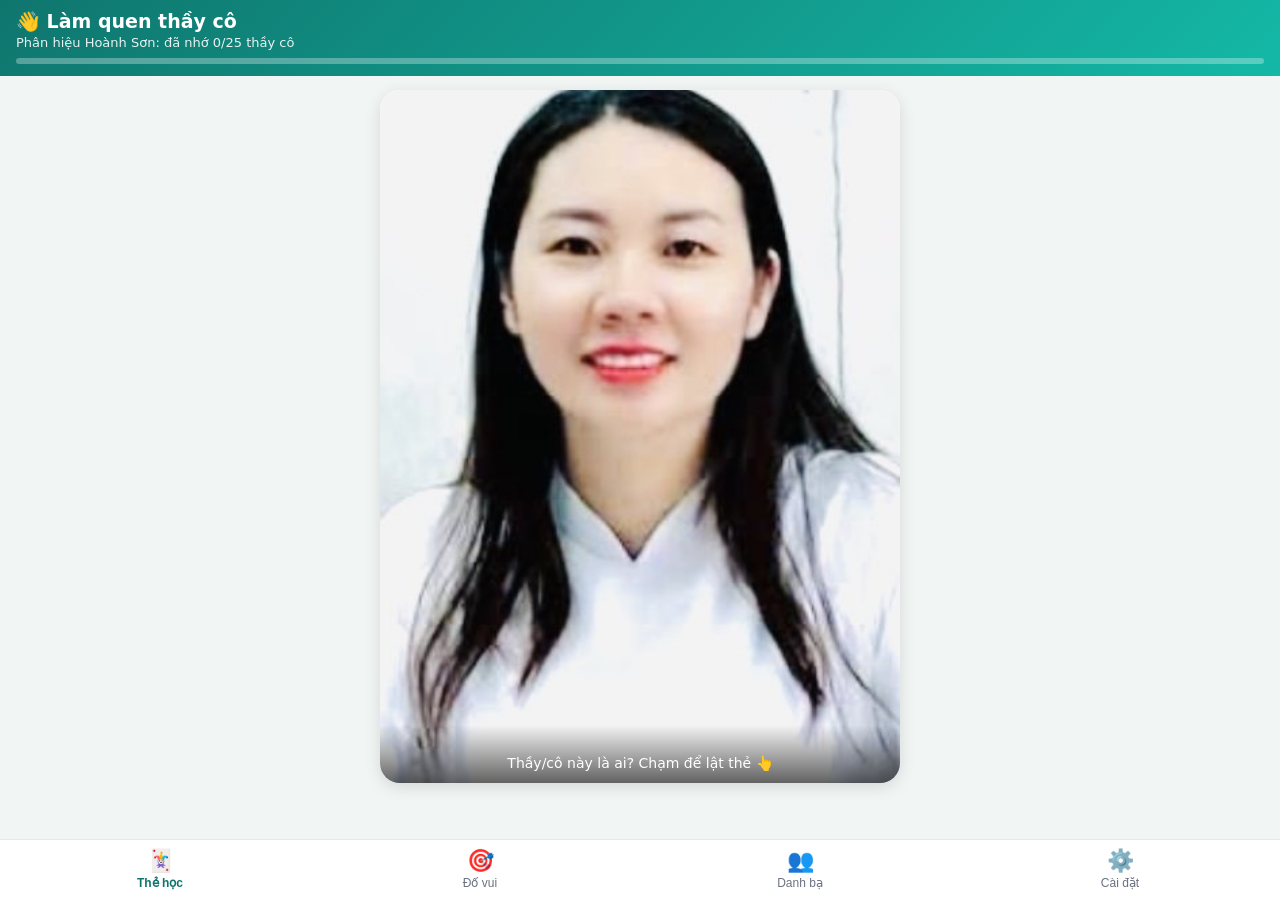
==== commit 1427efb3: "Lam quen: dua nut Vong tiep/Ket thuc len dau man hinh dap an" ====
--- a/lamquen/index.html
+++ b/lamquen/index.html
@@ -914,6 +914,7 @@
   } else if (me.ph === 'play' || me.ph === 'reveal') {
     const rv = me.ph === 'reveal', ns = Object.keys(R.subs).length;
     body = `<div class="lvsub">${rv ? `🔓 Đáp án vòng ${me.r}` : `Vòng ${me.r}: nhìn ảnh, chọn tên đúng cho từng ô trên điện thoại!`}</div>
+      ${rv ? `<div style="display:flex;gap:12px;justify-content:center;flex-wrap:wrap;margin:6px 0 4px"><button class="lvbtn" id="hNext">▶ Vòng ${me.r + 1}</button><button class="lvbtn gray" id="hEnd">🏁 Kết thúc & trao giải</button></div>` : ''}
       ${rv ? '' : `<div class="lvtimer"><i id="hBar"></i></div>`}
       <div class="boxes">${R.people.map((p, k) => `<div class="bx" style="animation-delay:${rv ? 0 : k * .12}s"><span class="no">${k + 1}</span>${img(p)}
         <div class="nm ${rv ? '' : 'hid'}">${rv ? esc(p.ten) + `<span class="pct">✅ ${R.slotOk[k]}/${ns} người đúng</span>` : '?'}</div></div>`).join('')}</div>`;
@@ -924,8 +925,7 @@
     } else {
       const arr = rankList().slice(0, 10);
       body += `<div class="board">${arr.map(p => `<div class="r"><span class="rk">${['🥇', '🥈', '🥉'][p.rank - 1] || p.rank}</span><span class="pn">${esc(p.name)}</span>
-        <span class="pp">${p.last ? `${p.last.c}/${LIVE_N} · +${p.last.pts}` : 'chưa nộp'}</span><span class="pt">${p.total}</span></div>`).join('') || '<div class="r">Chưa có người chơi</div>'}</div>
-        <div style="display:flex;gap:12px;justify-content:center;flex-wrap:wrap"><button class="lvbtn" id="hNext">▶ Vòng ${me.r + 1}</button><button class="lvbtn gray" id="hEnd">🏁 Kết thúc & trao giải</button></div>`;
+        <span class="pp">${p.last ? `${p.last.c}/${LIVE_N} · +${p.last.pts}` : 'chưa nộp'}</span><span class="pt">${p.total}</span></div>`).join('') || '<div class="r">Chưa có người chơi</div>'}</div>`;
     }
   } else if (me.ph === 'end') {
     const a = rankList();
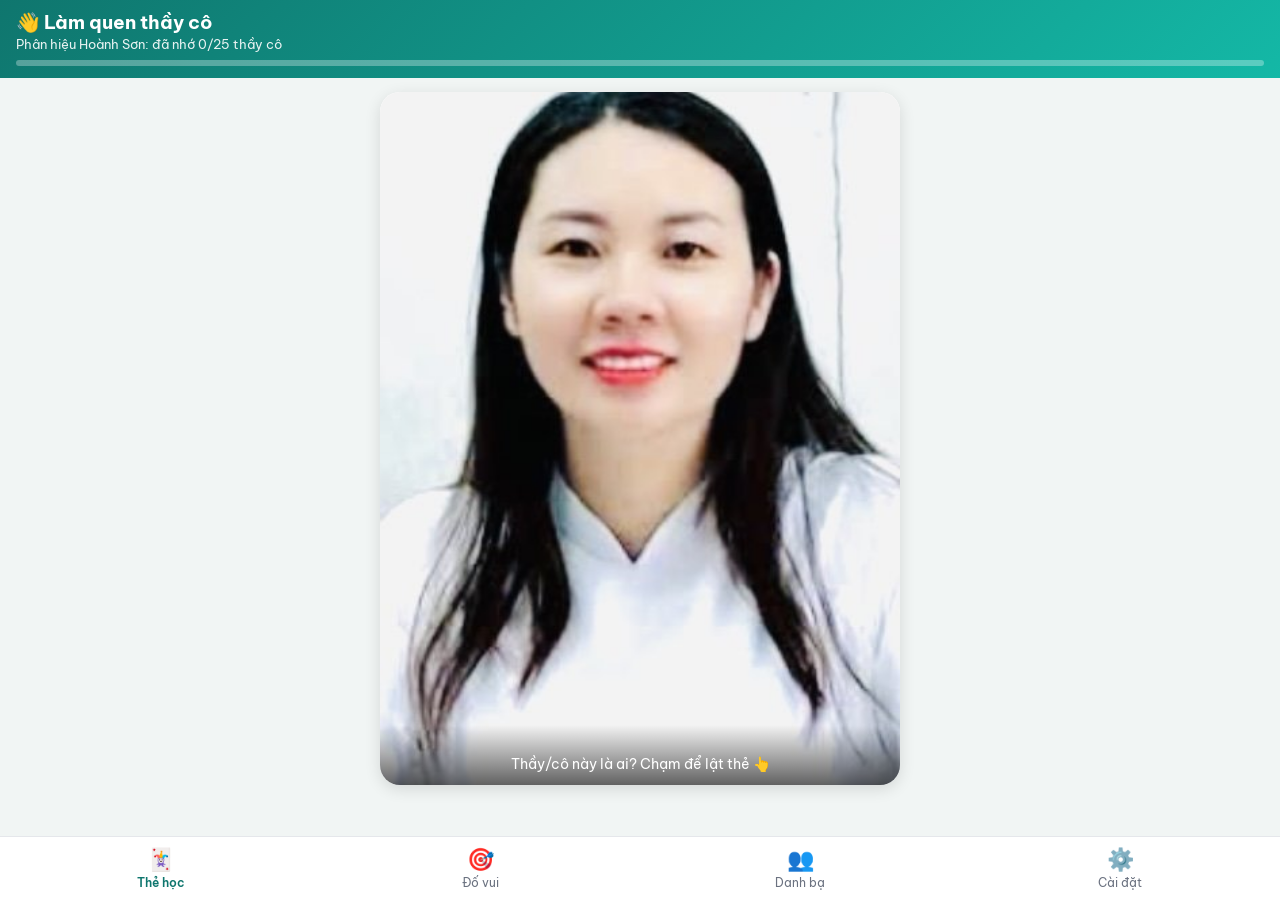
==== commit 87d93dee: "Lam quen: dung phong Be Vietnam Pro cho ca nut bam" ====
--- a/lamquen/index.html
+++ b/lamquen/index.html
@@ -6,11 +6,15 @@
 <meta name="theme-color" content="#0f766e">
 <meta name="apple-mobile-web-app-capable" content="yes">
 <title>Làm quen thầy cô</title>
+<link rel="preconnect" href="https://fonts.googleapis.com">
+<link rel="preconnect" href="https://fonts.gstatic.com" crossorigin>
+<link rel="stylesheet" href="https://fonts.googleapis.com/css2?family=Be+Vietnam+Pro:wght@400;600;700;800;900&display=swap">
 <style>
   :root{--c:#0f766e;--c2:#14b8a6;--bg:#f1f5f4;--card:#fff;--tx:#1f2937;--mu:#6b7280;--ok:#16a34a;--no:#dc2626;--r:16px}
   *{box-sizing:border-box;-webkit-tap-highlight-color:transparent}
   html,body{margin:0;height:100%}
-  body{font-family:system-ui,-apple-system,"Segoe UI",Roboto,Arial,sans-serif;background:var(--bg);color:var(--tx);display:flex;flex-direction:column}
+  button,input,select,textarea{font-family:inherit}
+  body{font-family:"Be Vietnam Pro","Segoe UI",Roboto,Arial,sans-serif;background:var(--bg);color:var(--tx);display:flex;flex-direction:column}
   header{background:linear-gradient(135deg,var(--c),var(--c2));color:#fff;padding:calc(10px + env(safe-area-inset-top)) 16px 12px}
   header h1{margin:0;font-size:19px}
   header .sub{font-size:13px;opacity:.9;margin-top:2px}
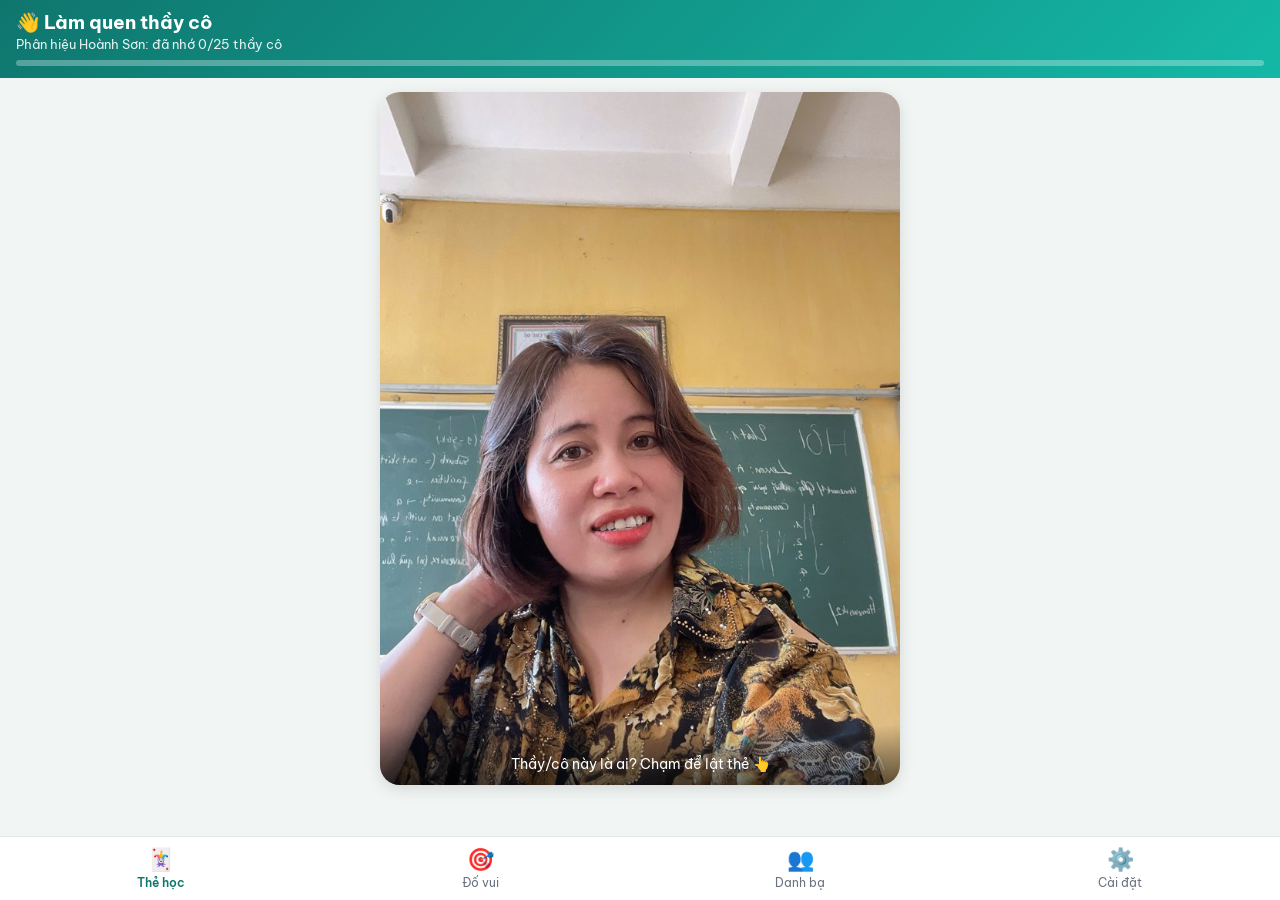
==== commit 2eeca4b3: "Lam quen: nhac nen khi dong ho thi dau chay" ====
--- a/lamquen/index.html
+++ b/lamquen/index.html
@@ -735,6 +735,34 @@
 const LIB_QR = ['https://cdn.jsdelivr.net/npm/qrcode-generator@1.4.4/qrcode.min.js', 'https://unpkg.com/qrcode-generator@1.4.4/qrcode.js'];
 let live = null;
 
+/* Nhạc nền khi đồng hồ chạy: to đều, nhỏ dần trong BGM_FADE giây cuối, tắt khi hết giờ */
+const BGM_SRC = 'nhac/nhac_trao_giai.mp3', BGM_VOL = 0.7, BGM_FADE = 15;
+let bgm = null, bgmIv = null;
+function musicStart() {
+  musicStop(true);
+  if (!sound) return;
+  try {
+    if (!bgm) { bgm = new Audio(BGM_SRC); bgm.loop = true; }
+    bgm.currentTime = 0; bgm.volume = BGM_VOL; bgm.play().catch(() => {});
+    const end = Date.now() + LIVE_T * 1000;
+    bgmIv = setInterval(() => {
+      const left = (end - Date.now()) / 1000;
+      bgm.volume = Math.max(0, Math.min(BGM_VOL, BGM_VOL * left / BGM_FADE));
+      if (left <= 0) musicStop(true);
+    }, 100);
+  } catch {}
+}
+function musicStop(now) {
+  clearInterval(bgmIv); bgmIv = null;
+  if (!bgm || bgm.paused) return;
+  if (now) { bgm.pause(); return; }
+  const v0 = bgm.volume, t0 = Date.now();                       // dừng sớm: nhỏ dần trong 0,8 giây
+  bgmIv = setInterval(() => {
+    const k = (Date.now() - t0) / 800;
+    if (k >= 1) { clearInterval(bgmIv); bgmIv = null; bgm.pause(); } else bgm.volume = v0 * (1 - k);
+  }, 50);
+}
+
 function loadScript(srcs) {
   return new Promise((res, rej) => {
     let i = 0;
@@ -792,6 +820,7 @@
     const c = live.c; setTimeout(() => c.end(), 500);
   }
   if (live) { clearInterval(live.ti); clearInterval(live.pi); }
+  musicStop(true);
   live = null;
   document.body.classList.remove('live');
   $('#live').innerHTML = '';
@@ -855,7 +884,7 @@
   me.round = { people, names: shuffle([...people.map(p => p.ten), ...decoys]), subs: {} };
   Object.values(me.players).forEach(p => p.last = null);
   clearInterval(me.ti); me.left = LIVE_T;
-  me.ph = 'play'; pubState(true); drawHost(); beep('go');
+  me.ph = 'play'; pubState(true); drawHost(); beep('go'); musicStart();
   const r = me.r;
   me.ti = setInterval(() => {
     if (live !== me || me.ph !== 'play' || me.r !== r) return clearInterval(me.ti);
@@ -868,7 +897,7 @@
 }
 function reveal() {
   const me = live; if (!me || me.ph !== 'play') return;
-  clearInterval(me.ti);
+  clearInterval(me.ti); musicStop();
   const R = me.round, ans = R.people.map(p => p.ten);
   R.slotOk = Array(LIVE_N).fill(0);
   let order = 0;
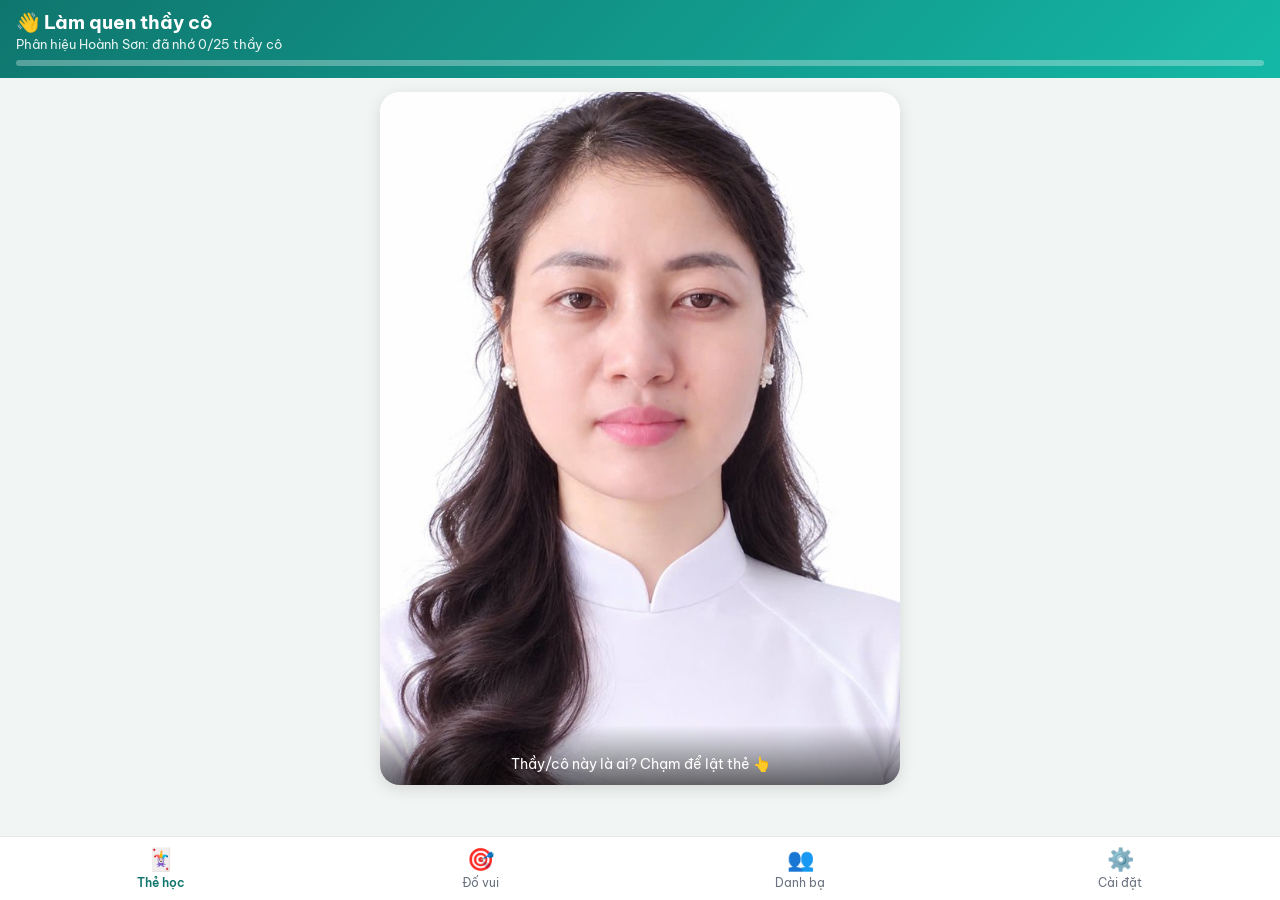
==== commit 2edcb404: "Lam quen: ma QR tro toi trang tren mang khi mo tu may" ====
--- a/lamquen/index.html
+++ b/lamquen/index.html
@@ -730,6 +730,7 @@
    Màn hình chính (host) và điện thoại (người chơi) nói chuyện qua máy chủ MQTT công cộng.
    Chỉ gửi tên người chơi, tên thầy cô và đáp án; ảnh không gửi đi. */
 const LIVE_N = 5, LIVE_DECOY = 5, LIVE_T = 60, TOPIC = 'lamquen-thayco/v1/';
+const WEB_URL = 'https://vuongmxv2-ops.github.io/giao-tien-smart/lamquen/';   // địa chỉ trang trên mạng
 const BROKERS = ['wss://broker.emqx.io:8084/mqtt', 'wss://broker.hivemq.com:8884/mqtt', 'wss://test.mosquitto.org:8081/mqtt'];
 const LIB_MQTT = ['https://cdn.jsdelivr.net/npm/mqtt@5/dist/mqtt.min.js', 'https://unpkg.com/mqtt@5/dist/mqtt.min.js'];
 const LIB_QR = ['https://cdn.jsdelivr.net/npm/qrcode-generator@1.4.4/qrcode.min.js', 'https://unpkg.com/qrcode-generator@1.4.4/qrcode.js'];
@@ -808,7 +809,9 @@
     $('#hClose').onclick = closeLive; return;
   }
   me.c = c; c.onRe = () => pubState(true);
-  me.link = (window.DIA_CHI_WEB || location.href.split(/[?#]/)[0]) + '?phong=' + me.code + '&b=' + me.bi;
+  // Mở từ thư mục trên máy: điện thoại không vào được ổ cứng, nên mã QR trỏ tới trang trên mạng
+  const isLocal = location.protocol === 'file:' || /^(localhost|127\.)/.test(location.hostname);
+  me.link = (window.DIA_CHI_WEB || (isLocal ? WEB_URL : location.href.split(/[?#]/)[0])) + '?phong=' + me.code + '&b=' + me.bi;
   try { if (!window.qrcode) await loadScript(LIB_QR); } catch {}
   if (live !== me) return;
   pubState(true); drawHost();
@@ -935,11 +938,9 @@
     <span id="hCount" style="font-size:20px">👥 ${n}</span><button class="lvbtn gray" id="hClose">✕ Đóng</button></div>`;
   let body = '';
   if (me.ph === 'lobby') {
-    const local = location.protocol === 'file:' || /^(localhost|127\.)/.test(location.hostname);
     body = `<div class="lobby">${qrHtml('')}<div>
       <div class="big">📱 Quét mã QR để tham gia!</div>
       <div class="link">${esc(me.link)}</div>
-      ${local && !window.DIA_CHI_WEB ? '<div class="warn">⚠️ Phần mềm đang chạy trên máy tính này nên điện thoại chưa mở được đường link. Cần đưa phần mềm lên mạng (GitHub Pages) để điện thoại tham gia.</div>' : ''}
       <div class="chips" id="hPlayers"></div>
       <div style="margin-top:20px"><button class="lvbtn" id="hStart">▶ Bắt đầu vòng 1</button></div>
       <div style="opacity:.8;margin-top:10px;font-size:15px">Mỗi vòng có ${LIVE_N} ảnh, ${LIVE_T} giây; điện thoại hiện ${LIVE_N + LIVE_DECOY} tên, trong đó ${LIVE_DECOY} tên gây nhiễu. Mỗi ô đúng được 100 điểm; 3 người đúng cả 5 ô nhanh nhất được thưởng thêm 50/30/20 điểm.</div>
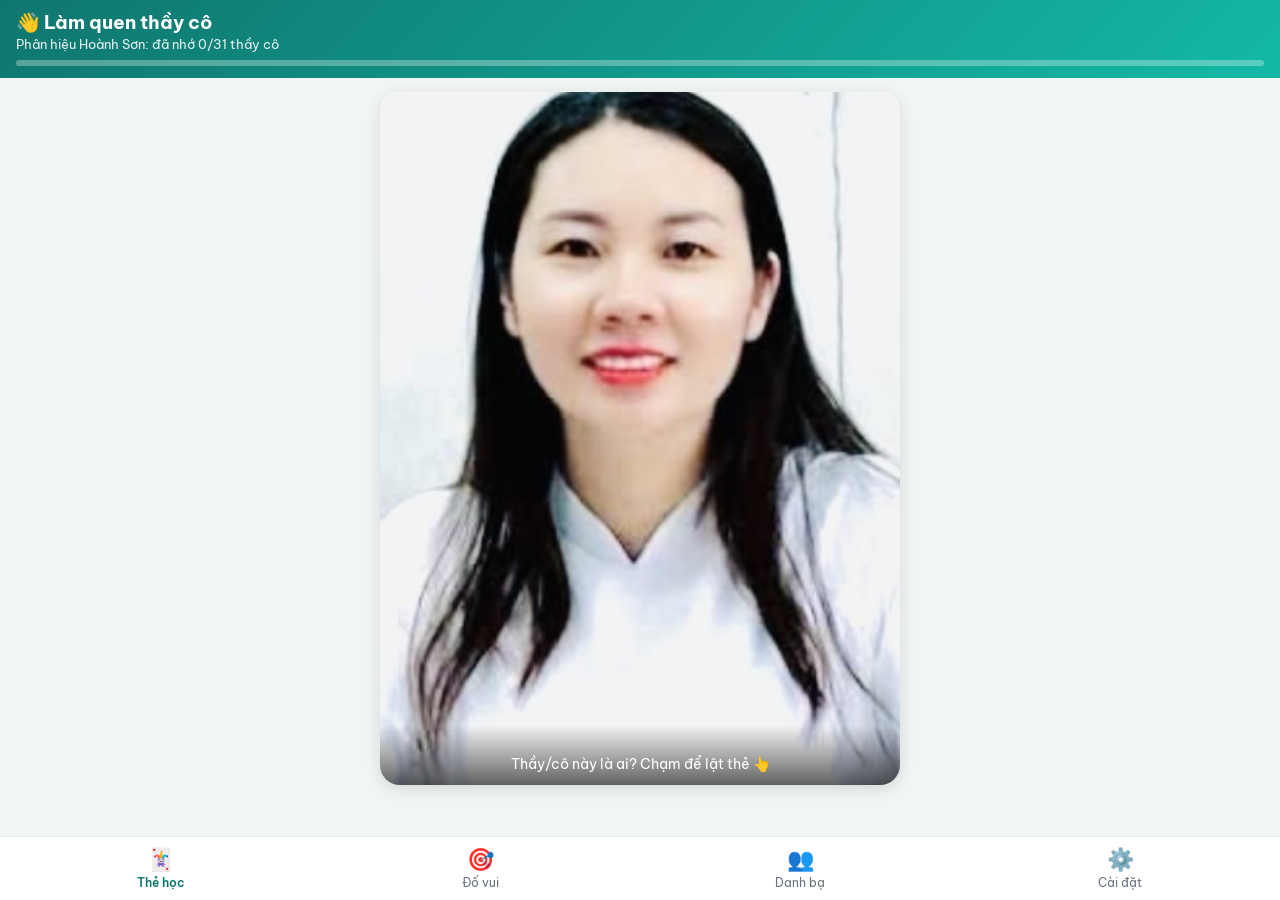
==== commit 7a5a3ec4: "Lam quen: tach nut Vong tiep / Ket thuc len hang tieu de, xac nhan khi ket thuc" ====
--- a/lamquen/index.html
+++ b/lamquen/index.html
@@ -180,6 +180,8 @@
   .chip{background:rgba(255,255,255,.18);border-radius:99px;padding:5px 13px;font-size:16px}
   .chip.ok{background:#16a34a}
   .lvsub{font-size:22px;font-weight:700;margin:16px 0 8px;text-align:center}
+  .rvhead{display:flex;align-items:center;justify-content:space-between;gap:16px;margin:14px 0 4px}
+  .rvhead .lvsub{flex:1;margin:0}
   .lvtimer{height:14px;background:rgba(255,255,255,.2);border-radius:9px;overflow:hidden}
   .lvtimer i{display:block;height:100%;width:100%;background:#fbbf24;transition:width 1s linear}
   .boxes{display:grid;grid-template-columns:repeat(5,1fr);gap:16px;margin:18px 0}
@@ -947,8 +949,8 @@
     </div></div>`;
   } else if (me.ph === 'play' || me.ph === 'reveal') {
     const rv = me.ph === 'reveal', ns = Object.keys(R.subs).length;
-    body = `<div class="lvsub">${rv ? `🔓 Đáp án vòng ${me.r}` : `Vòng ${me.r}: nhìn ảnh, chọn tên đúng cho từng ô trên điện thoại!`}</div>
-      ${rv ? `<div style="display:flex;gap:12px;justify-content:center;flex-wrap:wrap;margin:6px 0 4px"><button class="lvbtn" id="hNext">▶ Vòng ${me.r + 1}</button><button class="lvbtn gray" id="hEnd">🏁 Kết thúc & trao giải</button></div>` : ''}
+    body = (rv ? `<div class="rvhead"><button class="lvbtn" id="hNext">▶ Vòng ${me.r + 1}</button><div class="lvsub">🔓 Đáp án vòng ${me.r}</div><button class="lvbtn gray" id="hEnd">🏁 Kết thúc & trao giải</button></div>`
+      : `<div class="lvsub">Vòng ${me.r}: nhìn ảnh, chọn tên đúng cho từng ô trên điện thoại!</div>`) + `
       ${rv ? '' : `<div class="lvtimer"><i id="hBar"></i></div>`}
       <div class="boxes">${R.people.map((p, k) => `<div class="bx" style="animation-delay:${rv ? 0 : k * .12}s"><span class="no">${k + 1}</span>${img(p)}
         <div class="nm ${rv ? '' : 'hid'}">${rv ? esc(p.ten) + `<span class="pct">✅ ${R.slotOk[k]}/${ns} người đúng</span>` : '?'}</div></div>`).join('')}</div>`;
@@ -972,7 +974,7 @@
   $('#hClose').onclick = closeLive;
   const on = (id, f) => { const el = $(id); if (el) el.onclick = f; };
   on('#hStart', newRound); on('#hNext', newRound); on('#hReveal', reveal);
-  on('#hEnd', () => { me.ph = 'end'; pubState(true); drawHost(); beep('win'); confetti(); });
+  on('#hEnd', () => { if (!confirm('Kết thúc trò chơi và trao giải?')) return; me.ph = 'end'; pubState(true); drawHost(); beep('win'); confetti(); });
   on('#hAgain', () => { Object.values(me.players).forEach(p => { p.total = 0; p.last = null; }); me.r = 0; me.round = null; me.used.clear(); me.ph = 'lobby'; pubState(true); drawHost(); });
   hostRefresh();
 }
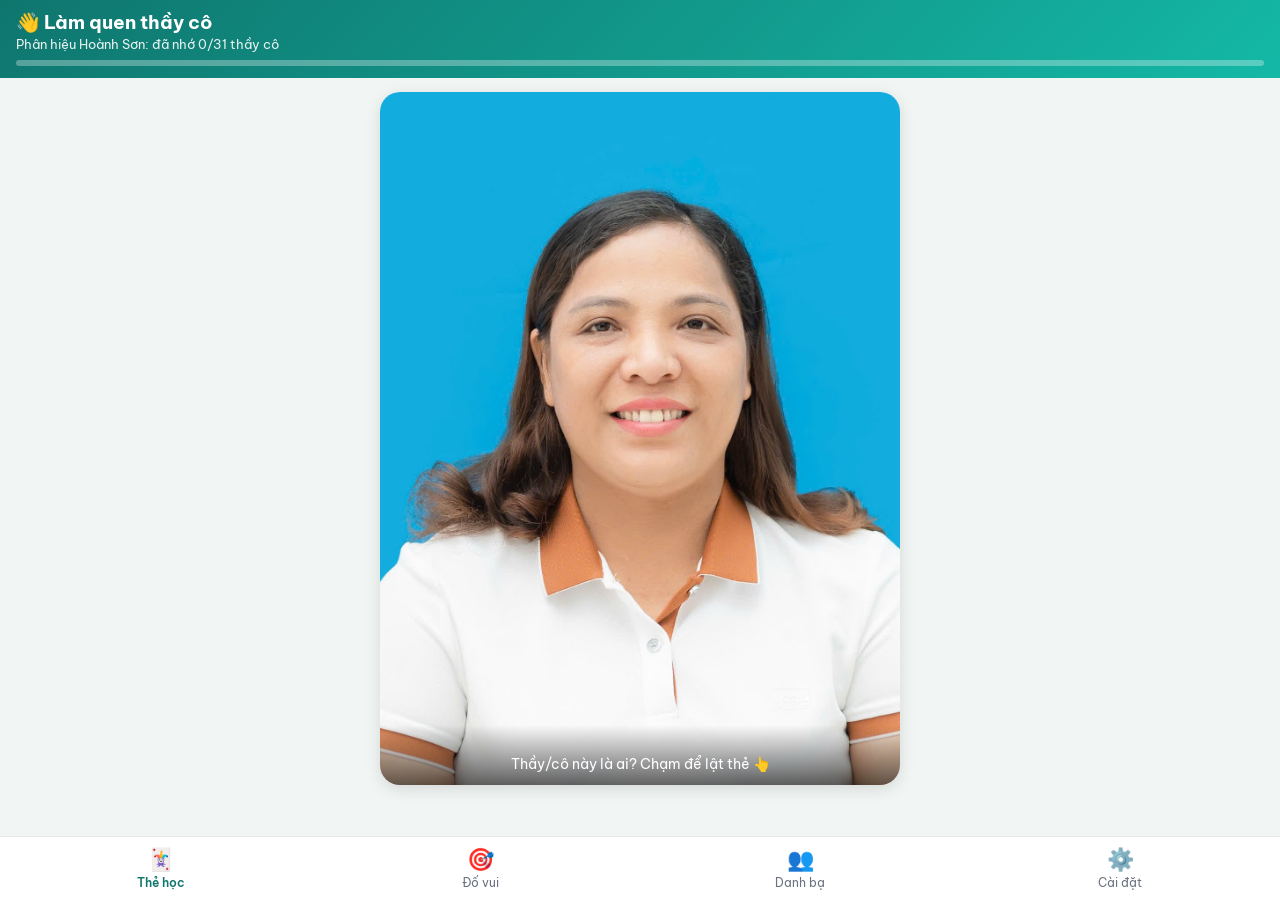
==== commit f79258b0: "Lam quen: cai dat hinh anh lap lai / khong lap lai o cac vong choi" ====
--- a/lamquen/index.html
+++ b/lamquen/index.html
@@ -265,6 +265,11 @@
       <select id="selPH"></select>
     </div>
     <div class="panel">
+      <h3>🔁 Hình ảnh ở các vòng chơi</h3>
+      <div class="seg" id="segLap" style="margin-bottom:8px"><button data-v="0">Không lặp lại</button><button data-v="1">Có lặp lại</button></div>
+      <div class="muted" id="lapNote"></div>
+    </div>
+    <div class="panel">
       <h3>📷 Nhập ảnh thầy cô (dành cho người quản lý)</h3>
       <div class="muted">Đặt tên tệp ảnh theo mẫu <b>Họ tên - Môn dạy.jpg</b>, ví dụ <i>Nguyễn Thị Hoa - Ngữ văn.jpg</i>. Có thể chọn cùng lúc nhiều ảnh.</div>
       <label class="f">Các ảnh này thuộc phân hiệu</label>
@@ -444,13 +449,33 @@
   for (let i = 0; i < cand.length; i++) { r -= w[i]; if (r <= 0) return cand[i]; }
   return cand[cand.length - 1];
 }
+/* Chọn n thầy cô (không trùng tên) cho một vòng/ván.
+   Không lặp lại (mặc định): mỗi người chỉ xuất hiện 1 lần cho đến khi đã gặp hết, rồi mới sang lượt mới (ghi nhớ trên máy).
+   Có lặp lại: chọn ngẫu nhiên mỗi lần, có thể gặp lại người vừa xuất hiện. */
+function pickRound(kind, list, n, weighted) {
+  const lap = !!settings.lap, key = 'nd_seen_' + kind + '_' + slug(settings.ph);
+  let seen = new Set(lap ? [] : LS.get(key, []));
+  const out = [], names = new Set();
+  const take = cand => {
+    while (out.length < n) {
+      const c = cand.filter(p => !out.includes(p) && !names.has(p.ten)); if (!c.length) return;
+      const p = weighted ? weightedPick(c) : c[Math.random() * c.length | 0];
+      out.push(p); names.add(p.ten);
+    }
+  };
+  take(list.filter(p => !seen.has(p.id)));
+  if (out.length < n) { if (!lap) seen = new Set(); take(list); }   // đã gặp hết: bắt đầu lượt mới
+  if (!lap) { out.forEach(p => seen.add(p.id)); LS.set(key, [...seen]); }
+  return out;
+}
 function buildGame() {
-  const L = pool(), used = new Set(), qs = [];
+  const L = pool(), qs = [];
   const types = shuffle([...Array(GAME_N)].map((_, k) => k % 2 ? 'ten' : 'anh'));   // nửa nhìn ảnh, nửa tìm ảnh
+  const ps = pickRound('quiz', L, GAME_N, true);
+  for (let k = 0; ps.length < GAME_N && k < GAME_N; k++) ps.push(ps[k]);           // phân hiệu ít người: cho lặp
   for (let k = 0; k < GAME_N; k++) {
-    let cand = L.filter(p => !used.has(p.id)); if (!cand.length) { used.clear(); cand = L; }
-    const p = weightedPick(cand); used.add(p.id);
-    qs.push({ p, type: types[k], opts: shuffle([p, ...shuffle(L.filter(x => x.id !== p.id)).slice(0, 3)]) });
+    const p = ps[k];
+    qs.push({ p, type: types[k], opts: shuffle([p, ...shuffle(L.filter(x => x.id !== p.id && x.ten !== p.ten)).slice(0, 3)]) });
   }
   return { qs, i: 0, score: 0, streak: 0, best: 0, correct: 0, res: [], phase: 'start', tLeft: GAME_T, answered: false };
 }
@@ -640,10 +665,7 @@
 const matchKey = () => 'nd_match_' + slug(settings.ph);
 const fmtTime = s => Math.floor(s / 60) + ':' + String(s % 60).padStart(2, '0');
 function startMatch() {
-  const L = pool(), used = new Set(), sel = [];
-  while (sel.length < Math.min(MATCH_PAIRS, L.length)) {
-    const p = weightedPick(L.filter(x => !used.has(x.id))); used.add(p.id); sel.push(p);
-  }
+  const L = pool(), sel = pickRound('match', L, Math.min(MATCH_PAIRS, L.length), true);
   const cards = shuffle(sel.flatMap(p => [{ p, type: 'anh' }, { p, type: 'ten' }])).map((c, i) => ({ ...c, i, st: 'down' }));
   game = null;
   match = { cards, open: [], moves: 0, found: 0, n: sel.length, t0: Date.now(), sec: 0, lock: false, done: false };
@@ -876,14 +898,7 @@
 }
 function newRound() {
   const me = live, L = pool();
-  let cand = L.filter(p => !me.used.has(p.id));
-  if (cand.length < LIVE_N) { me.used.clear(); cand = L; }
-  const people = [], names = new Set();
-  for (const p of shuffle([...cand])) {
-    if (people.length >= LIVE_N) break;
-    if (names.has(p.ten)) continue;
-    people.push(p); names.add(p.ten); me.used.add(p.id);
-  }
+  const people = pickRound('live', L, LIVE_N, false), names = new Set(people.map(p => p.ten));
   me.r++;
   const decoys = [...new Set(shuffle(L.filter(p => !names.has(p.ten))).map(p => p.ten))].slice(0, LIVE_DECOY);   // tên gây nhiễu
   me.round = { people, names: shuffle([...people.map(p => p.ten), ...decoys]), subs: {} };
@@ -1099,7 +1114,13 @@
   const L = pool(), thuoc = L.filter(p => box(p.id) >= THUOC).length, dang = L.filter(p => progress[p.id] && box(p.id) < THUOC).length;
   $('#stat').innerHTML = `<div><b>${thuoc}</b><span>Đã nhớ</span></div><div><b>${dang}</b><span>Đang học</span></div><div><b>${L.length - thuoc - dang}</b><span>Chưa gặp</span></div>`;
   $('#dsPH').innerHTML = [...new Set(['Hoành Sơn', 'Giao Tiến', ...branches()])].map(b => `<option value="${esc(b)}">`).join('');
-}
+  document.querySelectorAll('#segLap button').forEach(b => b.classList.toggle('on', b.dataset.v === (settings.lap ? '1' : '0')));
+  const seenN = new Set(LS.get('nd_seen_live_' + slug(settings.ph), [])).size;
+  $('#lapNote').innerHTML = settings.lap
+    ? 'Mỗi vòng chọn ngẫu nhiên, ưu tiên người bạn chưa nhớ. Có thể gặp lại thầy cô vừa xuất hiện ở vòng trước.'
+    : `Mỗi thầy cô chỉ xuất hiện <b>1 lần</b> cho đến khi đã gặp hết ${L.length} người, rồi mới bắt đầu lượt mới.<br>Thi đấu 5 ô: đã chiếu ${Math.min(seenN, L.length)}/${L.length} người.`;
+}
+document.querySelectorAll('#segLap button').forEach(b => b.onclick = () => { settings.lap = b.dataset.v === '1'; LS.set('nd_settings', settings); renderCD(); toast(settings.lap ? 'Đã bật: có lặp lại' : 'Đã bật: không lặp lại'); });
 $('#selPH').onchange = e => { settings.ph = e.target.value; LS.set('nd_settings', settings); curHoc = null; game = null; match = null; lastIds = []; updateHeader(); renderCD(); };
 
 function resizeImage(file, max = 480) {
@@ -1143,7 +1164,7 @@
   a.download = 'danhsach.js'; a.click(); setTimeout(() => URL.revokeObjectURL(a.href), 2000);
   toast(`Đã xuất ${data.length} thầy cô`);
 };
-$('#btnReset').onclick = () => { if (confirm('Xoá toàn bộ tiến độ học trên máy này?')) { progress = {}; LS.set('nd_progress', progress); game = null; match = null; updateHeader(); renderCD(); toast('Đã đặt lại tiến độ'); } };
+$('#btnReset').onclick = () => { if (confirm('Xoá toàn bộ tiến độ học trên máy này?')) { progress = {}; LS.set('nd_progress', progress); Object.keys(localStorage).filter(k => k.startsWith('nd_seen_')).forEach(k => localStorage.removeItem(k)); game = null; match = null; updateHeader(); renderCD(); toast('Đã đặt lại tiến độ'); } };
 $('#btnClear').onclick = async () => { if (confirm('Xoá các ảnh đã nhập trên máy này? (Không ảnh hưởng tệp danhsach.js)')) { await DB.clear(); await loadPeople(); curHoc = null; game = null; match = null; updateHeader(); renderCD(); toast('Đã xoá ảnh đã nhập'); } };
 
 /* ---------- Khởi động ---------- */
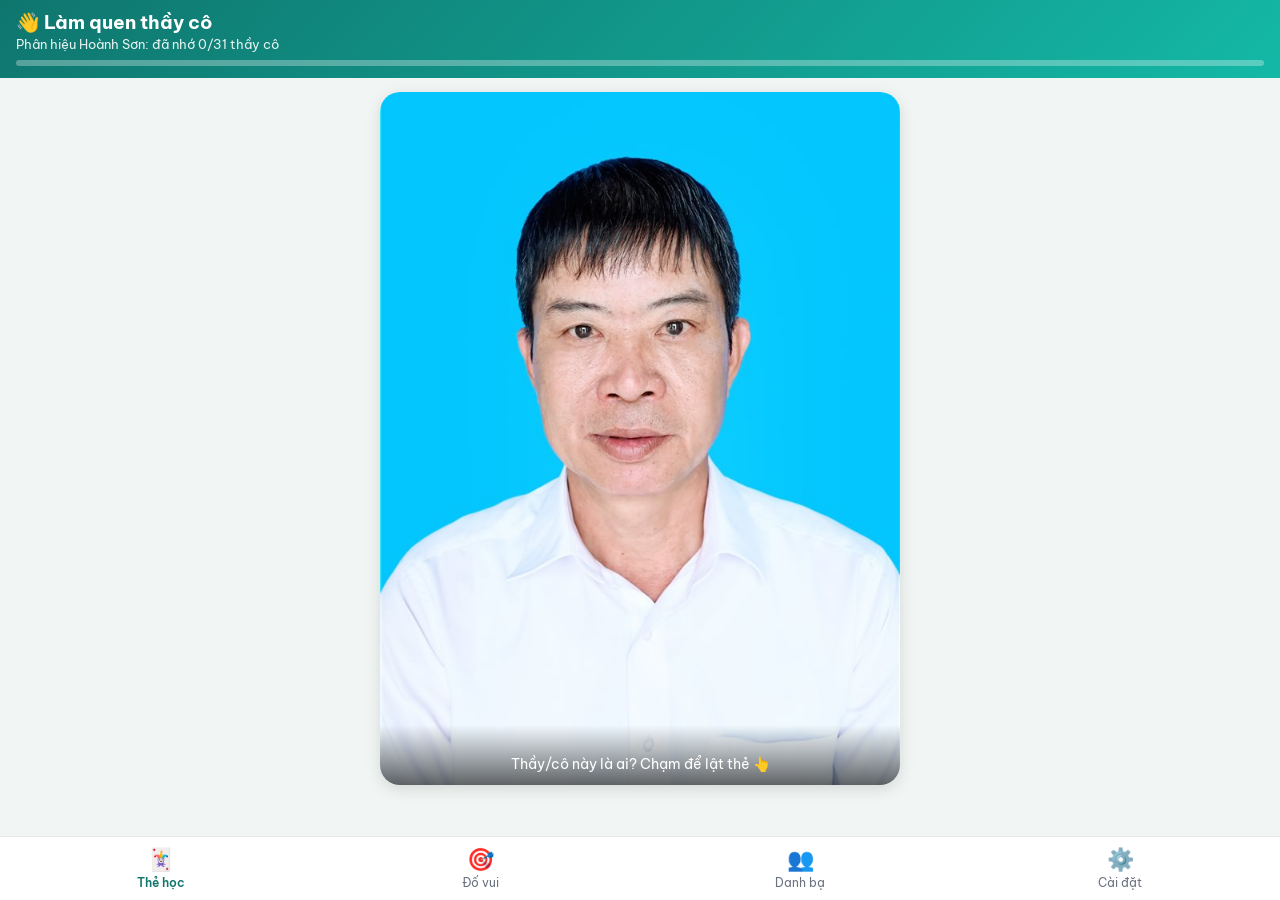
==== commit 164577ce: "Lam quen: phong to ma QR gap doi, de quet tu xa" ====
--- a/lamquen/index.html
+++ b/lamquen/index.html
@@ -169,7 +169,7 @@
   .lvbtn:disabled{opacity:.5}
   .lvbtn.gray{background:rgba(255,255,255,.18);box-shadow:none;font-size:15px;padding:9px 14px}
   .lobby{display:grid;grid-template-columns:auto 1fr;gap:30px;align-items:center;margin-top:24px}
-  .qr{background:#fff;border-radius:16px;padding:10px;width:300px}
+  .qr{background:#fff;border-radius:16px;padding:12px;width:min(600px,calc(100vh - 130px),92vw)}
   .qr svg{display:block;width:100%;height:auto}
   .qr.mini{width:96px;padding:5px;border-radius:10px;flex:none}
   .late{display:flex;align-items:center;gap:8px;font-size:13px;opacity:.95}
@@ -209,7 +209,7 @@
   .pd .bar{background:rgba(255,255,255,.2);border-radius:12px 12px 0 0;margin-top:8px}
   .pd.p1 .bar{height:170px;background:#f59e0b}.pd.p2 .bar{height:120px;background:#94a3b8}.pd.p3 .bar{height:85px;background:#b45309}
   .pd.p1{animation-delay:.6s}.pd.p2{animation-delay:.3s}
-  @media(max-width:760px){.boxes{grid-template-columns:repeat(3,1fr)}.lobby{grid-template-columns:1fr;justify-items:center;text-align:center}.qr{width:240px}}
+  @media(max-width:760px){.boxes{grid-template-columns:repeat(3,1fr)}.lobby{grid-template-columns:1fr;justify-items:center;text-align:center}}
   /* Người chơi trên điện thoại */
   .pl{max-width:480px;margin:0 auto;padding:16px 14px 30px}
   .pcard{background:#fff;color:var(--tx);border-radius:18px;padding:16px;margin-bottom:12px;box-shadow:0 4px 14px rgba(0,0,0,.15)}
@@ -946,7 +946,7 @@
 }
 function qrHtml(cls) {
   if (!window.qrcode) return `<div class="qr ${cls}" style="color:#333;font-size:13px">Không tạo được mã QR — dùng đường link</div>`;
-  const q = qrcode(0, 'M'); q.addData(live.link); q.make();
+  const q = qrcode(0, 'L'); q.addData(live.link); q.make();      // mức L: ít ô hơn, ô to hơn, dễ quét từ xa
   return `<div class="qr ${cls}">${q.createSvgTag(6, 2)}</div>`;
 }
 function drawHost() {
